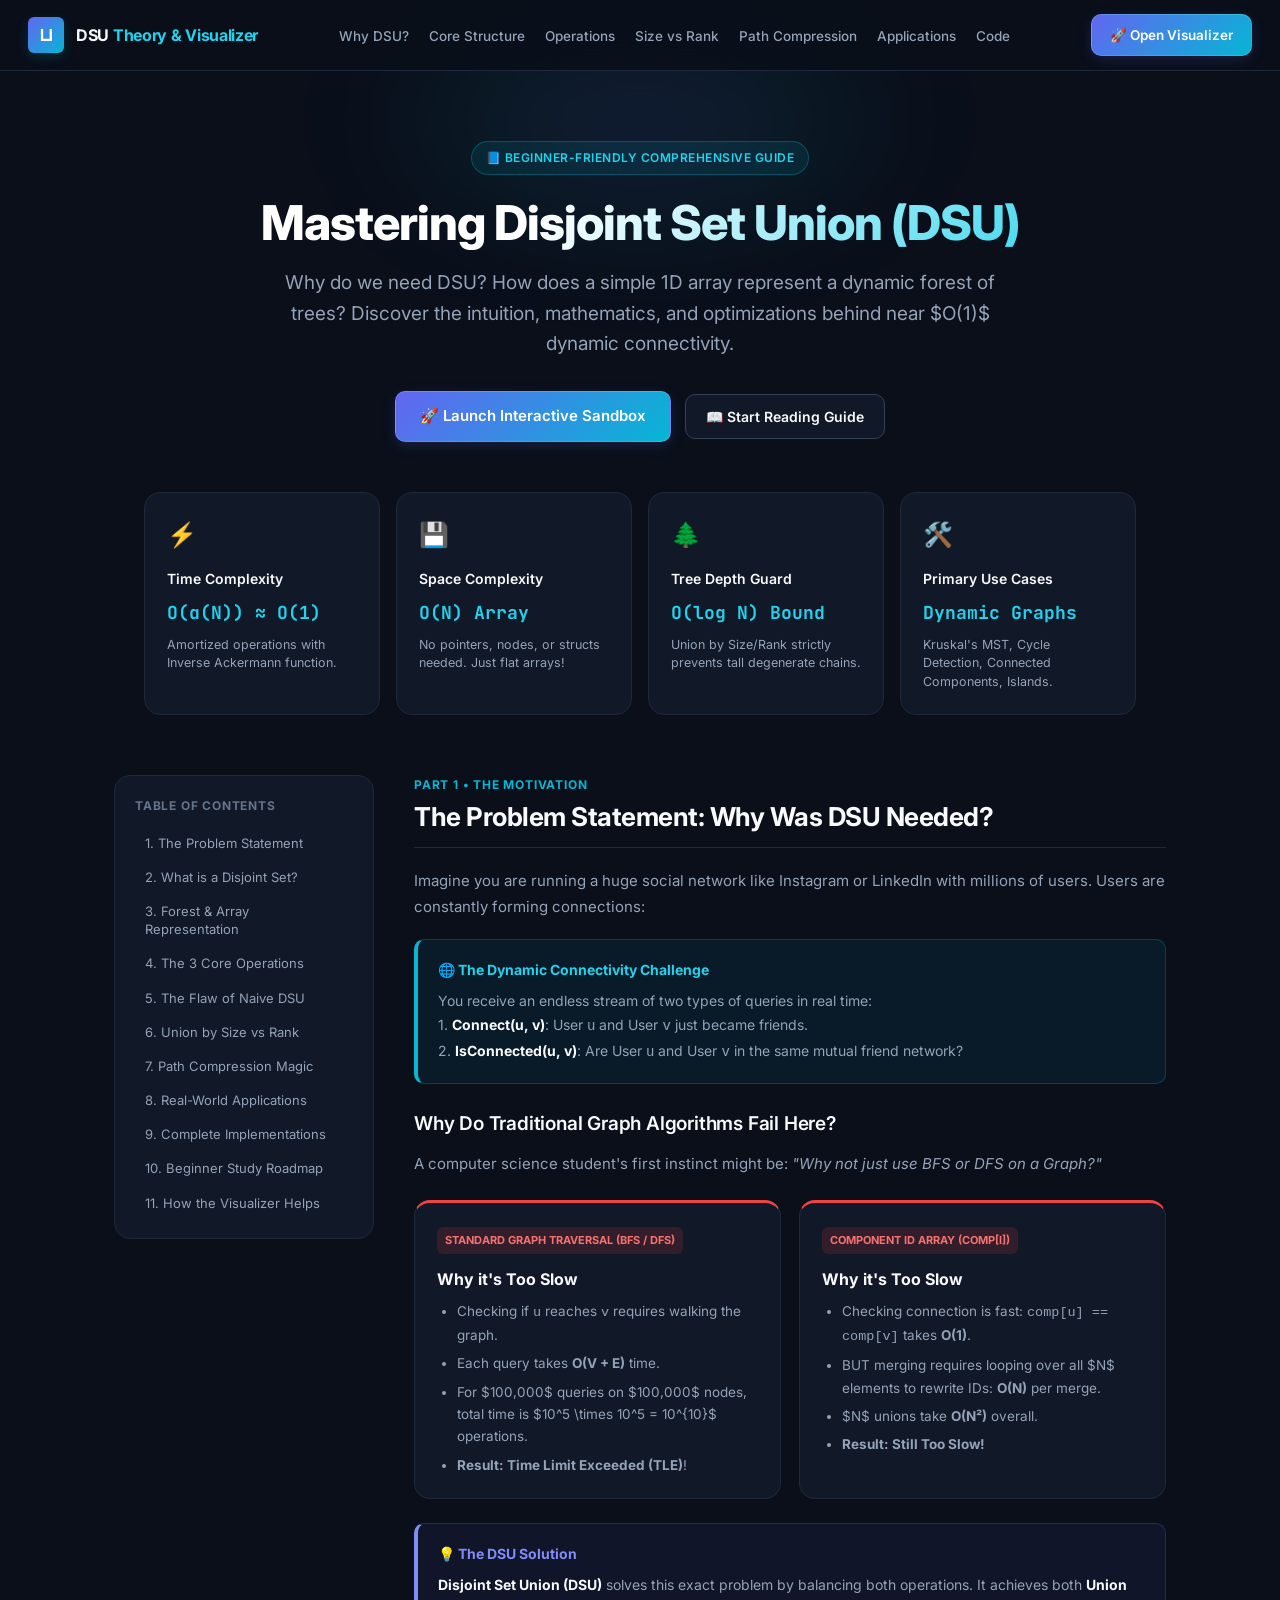
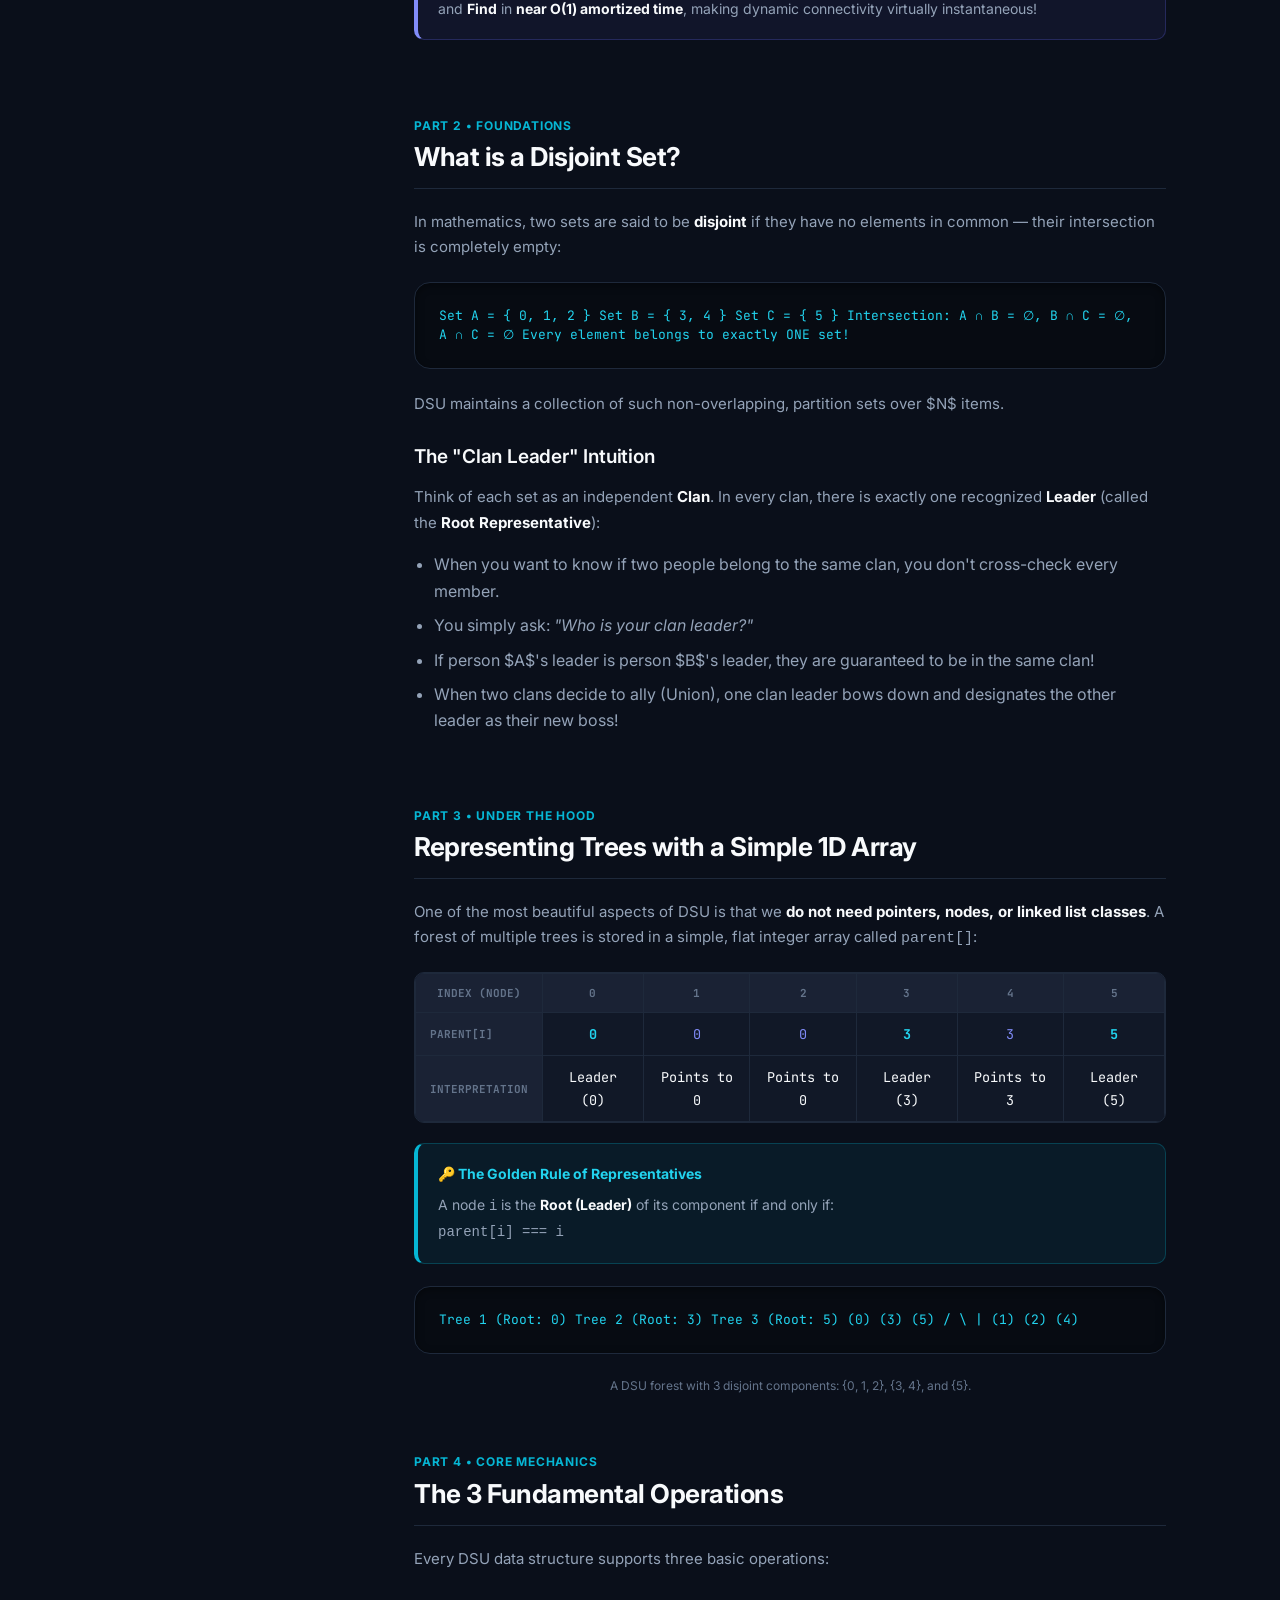
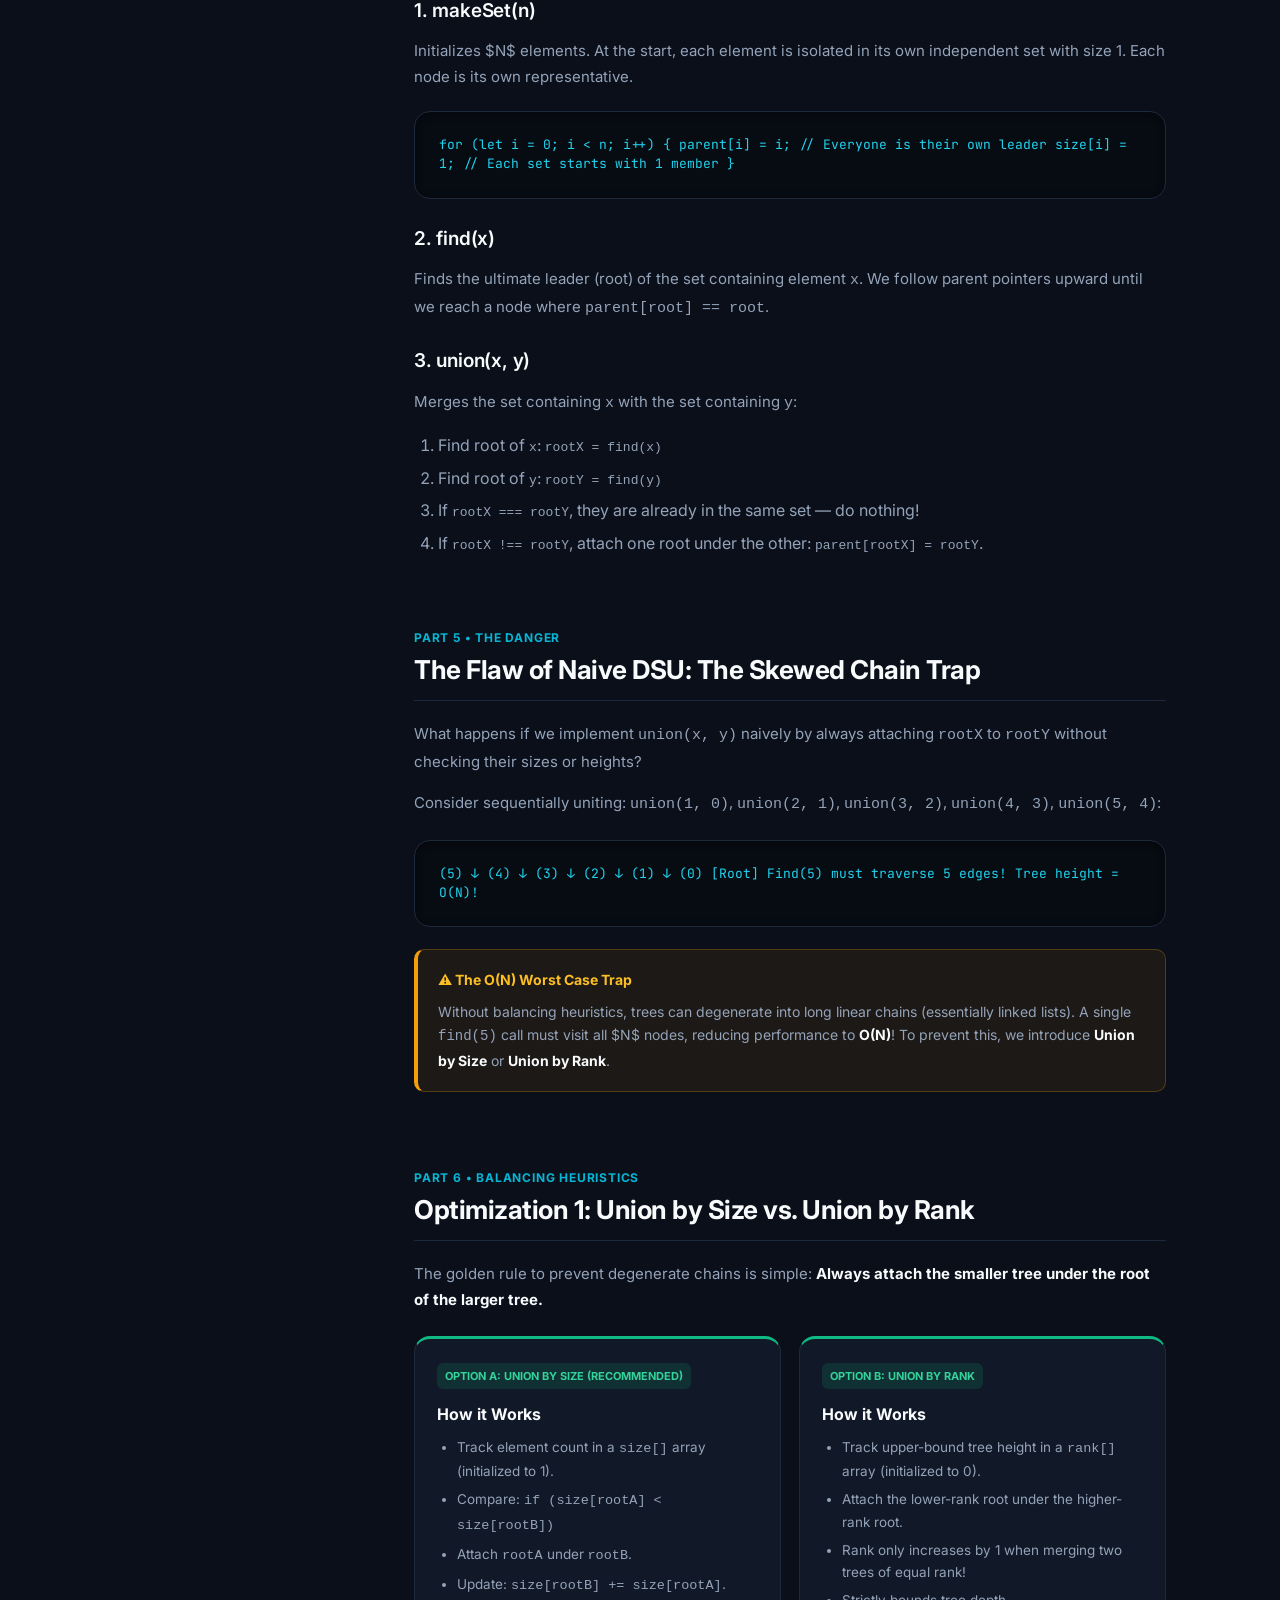
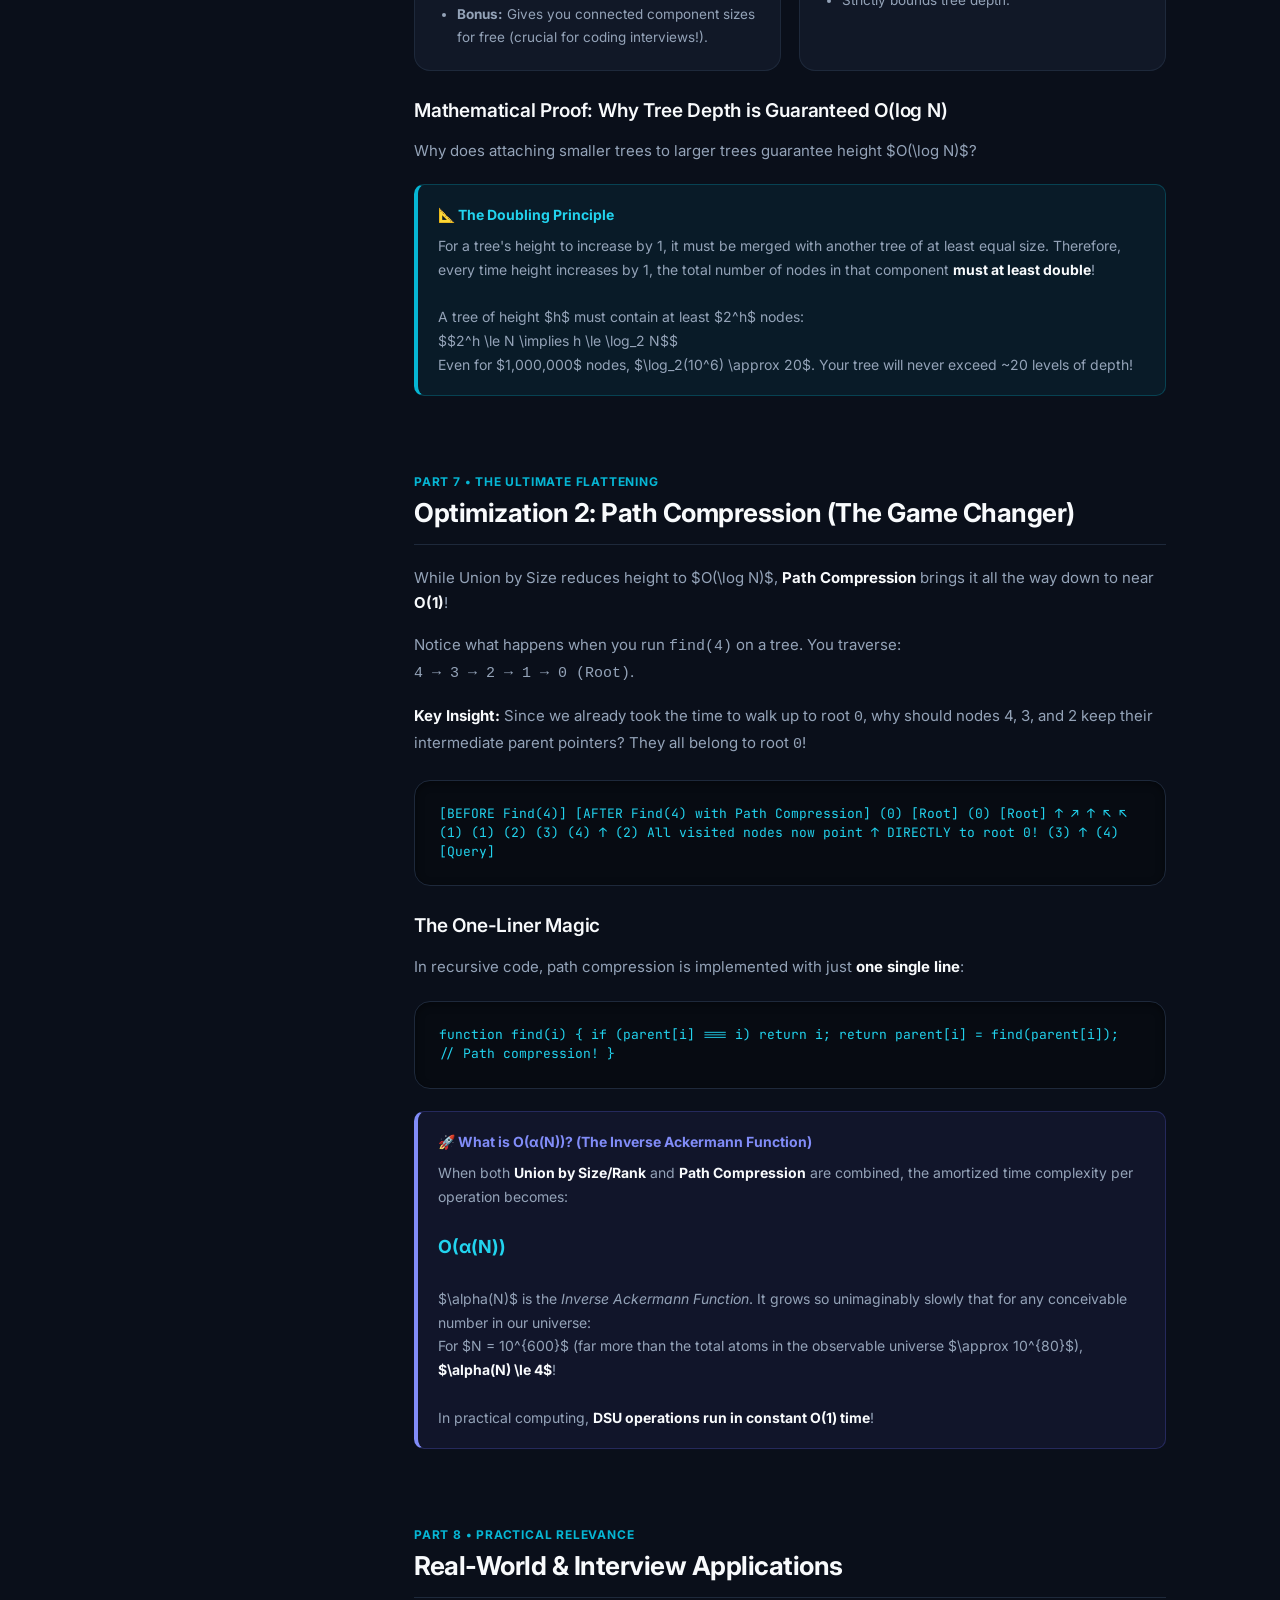
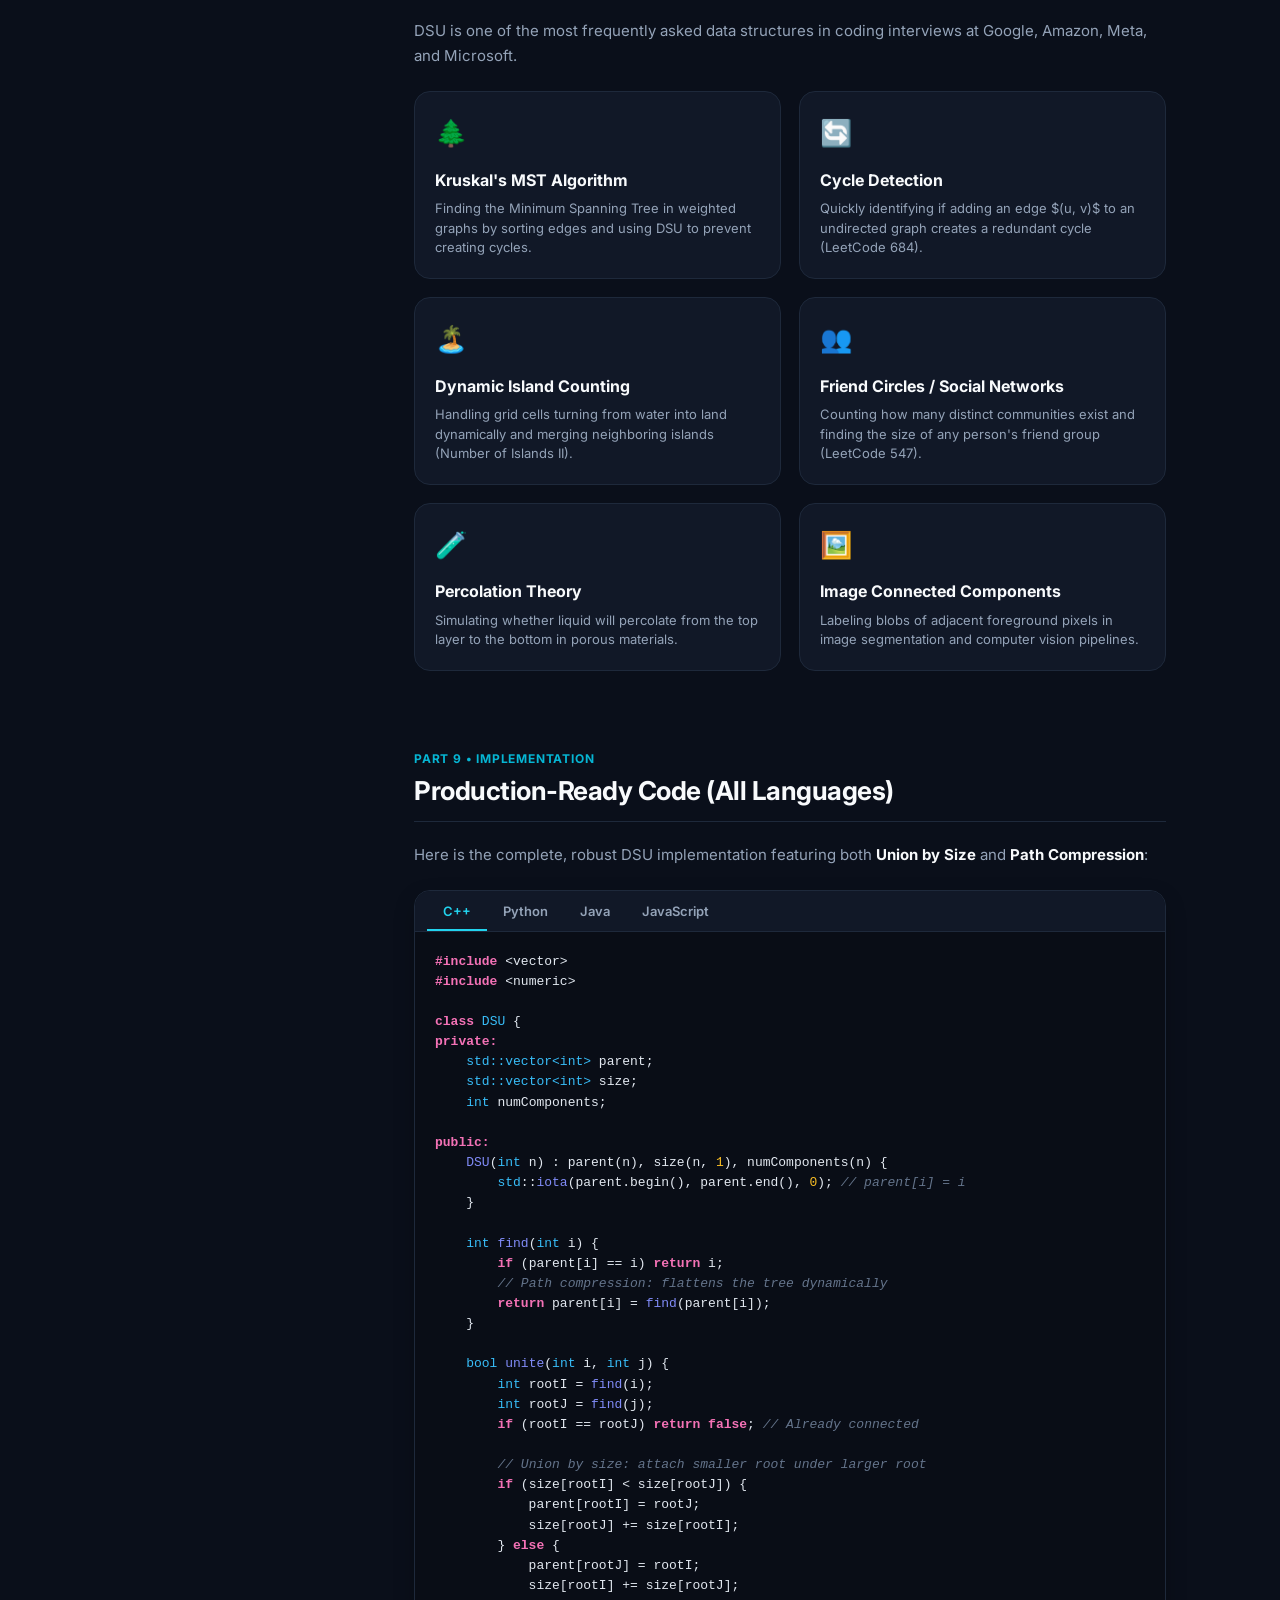
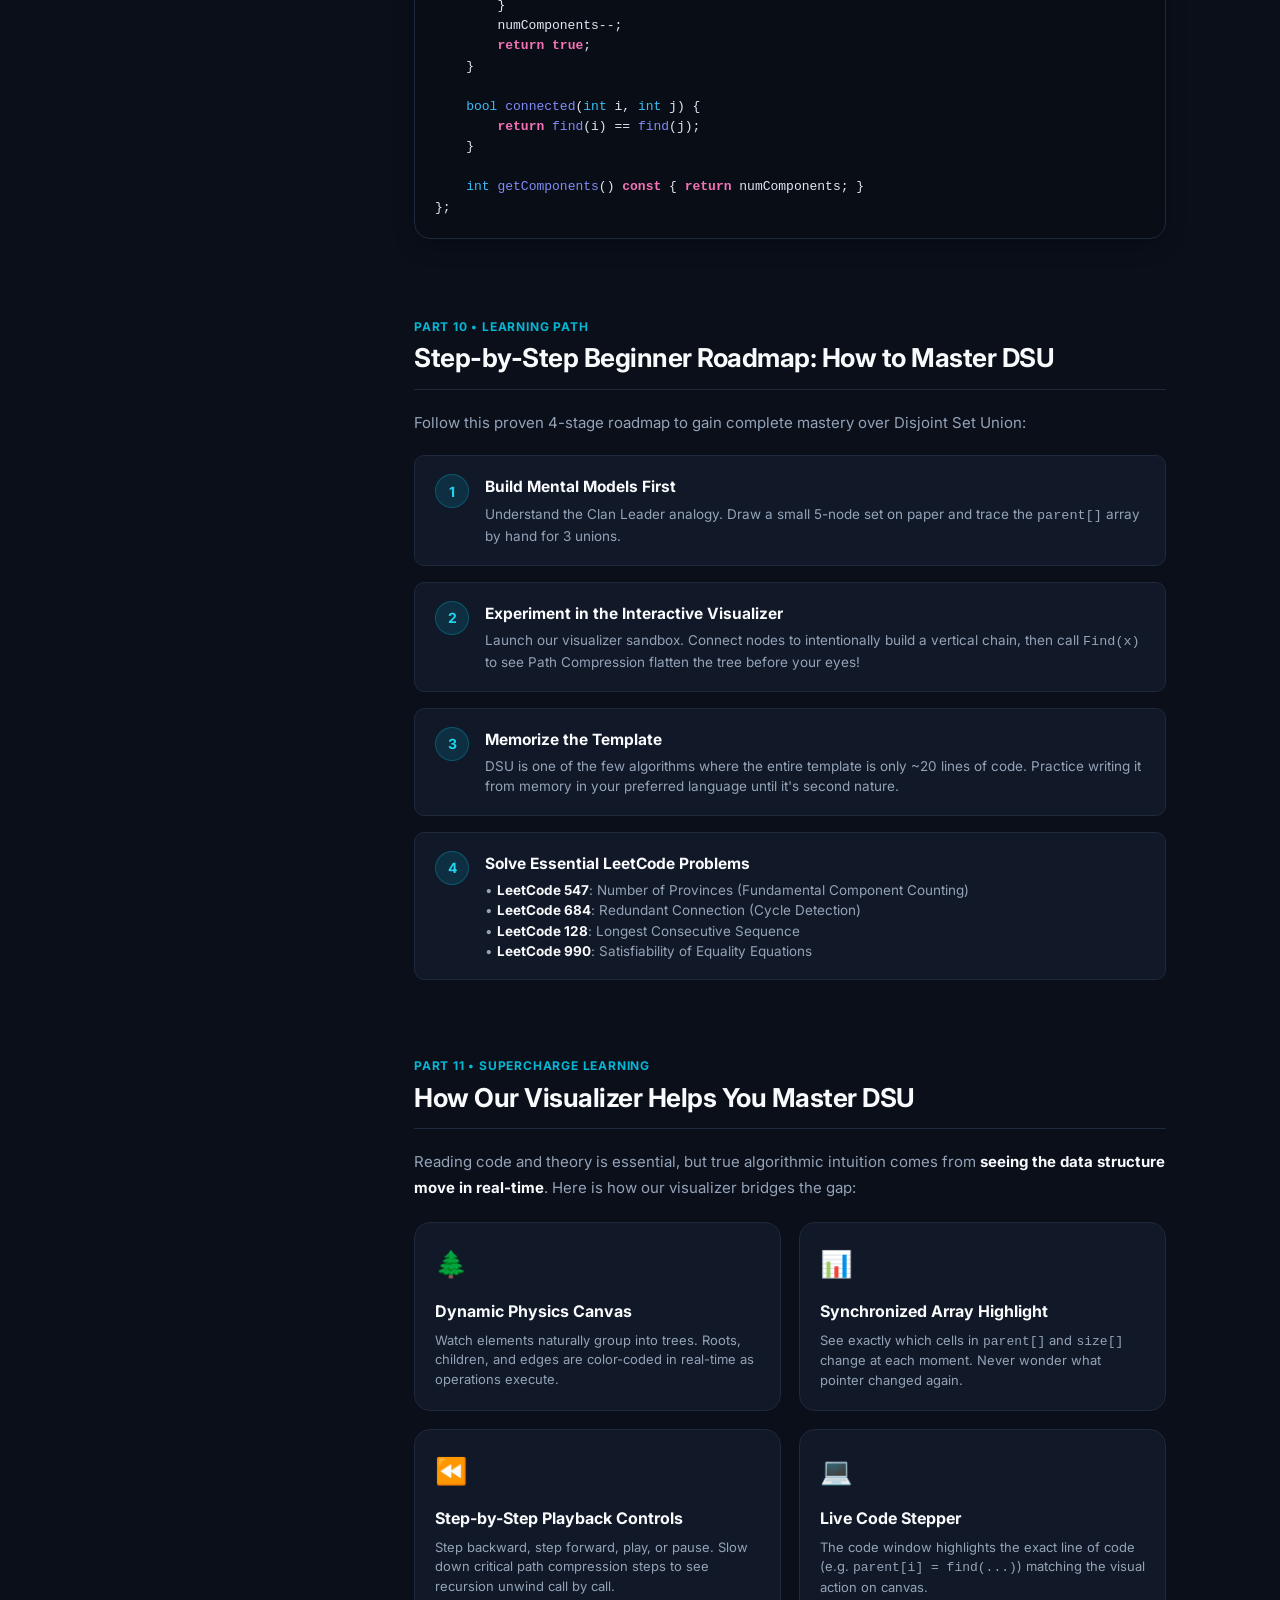
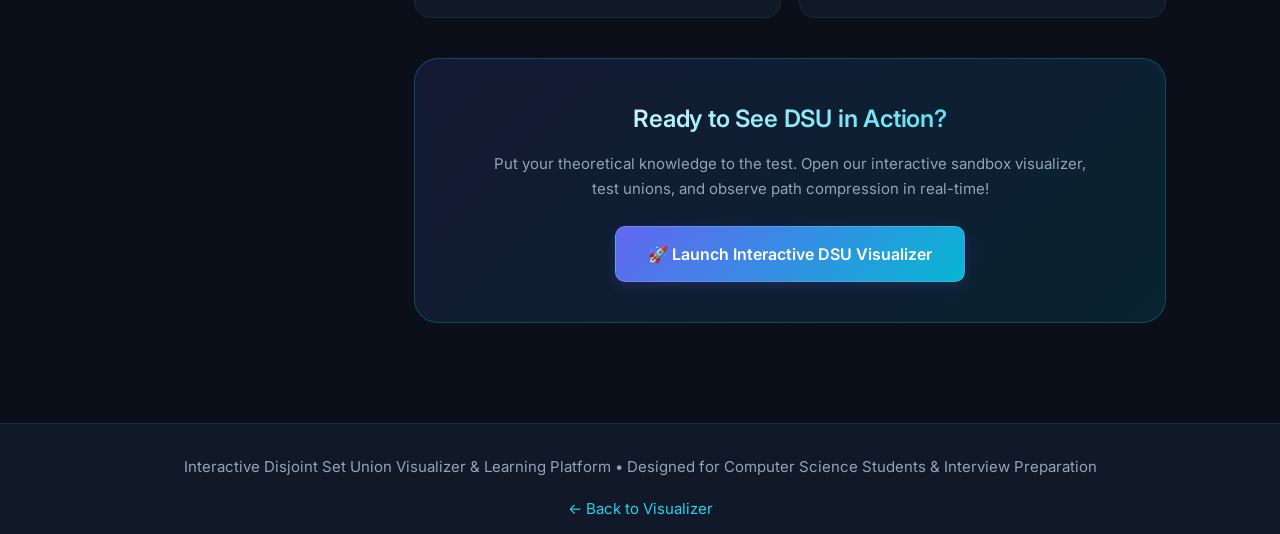
==== theory.html @ 72ea23cb "add theory page" ====
<!DOCTYPE html>
<html lang="en">
<head>
    <meta charset="UTF-8">
    <meta name="viewport" content="width=device-width, initial-scale=1.0">
    <title>Disjoint Set Union (DSU) — Complete Theory & Beginner Guide</title>
    <meta name="description" content="A comprehensive, beginner-friendly guide to Disjoint Set Union (Union-Find). Learn why it was needed, core structures, union by size/rank, path compression, real-world applications, and how to practice with our visualizer.">
    <link rel="preconnect" href="https://fonts.googleapis.com">
    <link rel="preconnect" href="https://fonts.gstatic.com" crossorigin>
    <link href="https://fonts.googleapis.com/css2?family=Inter:wght@300;400;500;600;700;800&family=JetBrains+Mono:wght@400;500;600;700&display=swap" rel="stylesheet">
    <style>
        :root {
            --bg-main: #0a0f1a;
            --bg-card: #111827;
            --bg-elevated: #1a2234;
            --bg-hover: #243044;
            --accent: #06b6d4;
            --accent-light: #22d3ee;
            --accent-glow: rgba(6, 182, 212, 0.18);
            --primary: #6366f1;
            --primary-light: #818cf8;
            --primary-glow: rgba(99, 102, 241, 0.18);
            --highlight: #f59e0b;
            --highlight-light: #fbbf24;
            --success: #10b981;
            --success-glow: rgba(16, 185, 129, 0.15);
            --error: #ef4444;
            --text-primary: #f8fafc;
            --text-secondary: #94a3b8;
            --text-muted: #64748b;
            --border: #1e293b;
            --border-light: #334155;
            --radius-sm: 6px;
            --radius-md: 10px;
            --radius-lg: 16px;
            --radius-xl: 24px;
            --font: 'Inter', -apple-system, BlinkMacSystemFont, sans-serif;
            --mono: 'JetBrains Mono', 'Fira Code', monospace;
            --shadow-lg: 0 20px 40px -15px rgba(0, 0, 0, 0.6);
            --shadow-md: 0 8px 24px -6px rgba(0, 0, 0, 0.4);
        }

        *, *::before, *::after {
            box-sizing: border-box;
            margin: 0;
            padding: 0;
        }

        html {
            scroll-behavior: smooth;
        }

        body {
            background-color: var(--bg-main);
            color: var(--text-primary);
            font-family: var(--font);
            line-height: 1.65;
            -webkit-font-smoothing: antialiased;
            overflow-x: hidden;
        }

        /* Top Navigation Bar */
        .top-nav {
            position: sticky;
            top: 0;
            z-index: 1000;
            background: rgba(10, 15, 26, 0.88);
            backdrop-filter: blur(16px);
            border-bottom: 1px solid var(--border);
            padding: 14px 28px;
            display: flex;
            align-items: center;
            justify-content: space-between;
            transition: all 0.2s ease;
        }

        .nav-brand {
            display: flex;
            align-items: center;
            gap: 12px;
            text-decoration: none;
            color: var(--text-primary);
        }

        .nav-logo {
            width: 36px;
            height: 36px;
            background: linear-gradient(135deg, var(--primary), var(--accent));
            border-radius: var(--radius-sm);
            display: flex;
            align-items: center;
            justify-content: center;
            font-weight: 800;
            font-size: 18px;
            color: white;
            box-shadow: 0 4px 12px var(--accent-glow);
        }

        .nav-title {
            font-weight: 700;
            font-size: 16px;
            letter-spacing: -0.3px;
        }

        .nav-title span {
            color: var(--accent-light);
        }

        .nav-links {
            display: flex;
            align-items: center;
            gap: 20px;
            list-style: none;
        }

        .nav-links a {
            color: var(--text-secondary);
            text-decoration: none;
            font-size: 13.5px;
            font-weight: 500;
            transition: color 0.15s ease;
        }

        .nav-links a:hover {
            color: var(--accent-light);
        }

        .btn-cta {
            display: inline-flex;
            align-items: center;
            gap: 8px;
            background: linear-gradient(135deg, var(--primary), var(--accent));
            color: white;
            text-decoration: none;
            padding: 9px 18px;
            border-radius: var(--radius-md);
            font-size: 13.5px;
            font-weight: 600;
            box-shadow: 0 4px 14px var(--primary-glow);
            transition: all 0.2s ease;
            border: 1px solid rgba(255, 255, 255, 0.15);
        }

        .btn-cta:hover {
            transform: translateY(-1px);
            box-shadow: 0 6px 20px rgba(6, 182, 212, 0.35);
        }

        /* Hero Header */
        .hero {
            padding: 70px 24px 50px;
            max-width: 1040px;
            margin: 0 auto;
            text-align: center;
            position: relative;
        }

        .hero::before {
            content: '';
            position: absolute;
            top: -100px;
            left: 50%;
            transform: translateX(-50%);
            width: 600px;
            height: 300px;
            background: radial-gradient(ellipse, rgba(99, 102, 241, 0.15), rgba(6, 182, 212, 0.08), transparent 70%);
            filter: blur(50px);
            pointer-events: none;
            z-index: -1;
        }

        .badge-pill {
            display: inline-flex;
            align-items: center;
            gap: 6px;
            padding: 6px 14px;
            background: rgba(6, 182, 212, 0.1);
            border: 1px solid rgba(6, 182, 212, 0.3);
            border-radius: 999px;
            font-size: 12px;
            font-weight: 600;
            color: var(--accent-light);
            margin-bottom: 20px;
            letter-spacing: 0.5px;
            text-transform: uppercase;
        }

        .hero h1 {
            font-size: clamp(32px, 5vw, 48px);
            font-weight: 800;
            letter-spacing: -1px;
            line-height: 1.15;
            margin-bottom: 18px;
            background: linear-gradient(135deg, #ffffff 40%, var(--accent-light) 100%);
            -webkit-background-clip: text;
            -webkit-text-fill-color: transparent;
        }

        .hero p {
            font-size: clamp(16px, 2vw, 19px);
            color: var(--text-secondary);
            max-width: 760px;
            margin: 0 auto 32px;
            font-weight: 400;
            line-height: 1.6;
        }

        .hero-actions {
            display: flex;
            align-items: center;
            justify-content: center;
            gap: 14px;
            flex-wrap: wrap;
        }

        .btn-secondary {
            display: inline-flex;
            align-items: center;
            gap: 8px;
            background: var(--bg-card);
            border: 1px solid var(--border-light);
            color: var(--text-primary);
            text-decoration: none;
            padding: 10px 20px;
            border-radius: var(--radius-md);
            font-size: 14px;
            font-weight: 600;
            transition: all 0.2s ease;
        }

        .btn-secondary:hover {
            background: var(--bg-elevated);
            border-color: var(--accent);
            color: var(--accent-light);
        }

        /* Metric Highlights Grid */
        .metric-grid {
            display: grid;
            grid-template-columns: repeat(auto-fit, minmax(220px, 1fr));
            gap: 16px;
            max-width: 1040px;
            margin: 0 auto 60px;
            padding: 0 24px;
        }

        .metric-card {
            background: var(--bg-card);
            border: 1px solid var(--border);
            border-radius: var(--radius-lg);
            padding: 22px;
            display: flex;
            flex-direction: column;
            gap: 8px;
            transition: transform 0.2s ease, border-color 0.2s ease;
        }

        .metric-card:hover {
            transform: translateY(-2px);
            border-color: var(--border-light);
        }

        .metric-icon {
            font-size: 24px;
            margin-bottom: 4px;
        }

        .metric-title {
            font-size: 14px;
            font-weight: 600;
            color: var(--text-primary);
        }

        .metric-desc {
            font-size: 12.5px;
            color: var(--text-secondary);
            line-height: 1.5;
        }

        .metric-val {
            font-family: var(--mono);
            font-size: 18px;
            font-weight: 700;
            color: var(--accent-light);
        }

        /* Main Container Layout */
        .layout-container {
            max-width: 1100px;
            margin: 0 auto;
            padding: 0 24px 80px;
            display: grid;
            grid-template-columns: 260px 1fr;
            gap: 40px;
            align-items: start;
        }

        /* Sticky Sidebar Table of Contents */
        .sidebar {
            position: sticky;
            top: 85px;
            background: var(--bg-card);
            border: 1px solid var(--border);
            border-radius: var(--radius-lg);
            padding: 20px;
            max-height: calc(100vh - 110px);
            overflow-y: auto;
        }

        .sidebar-title {
            font-size: 12px;
            font-weight: 700;
            text-transform: uppercase;
            letter-spacing: 0.8px;
            color: var(--text-muted);
            margin-bottom: 12px;
            display: flex;
            align-items: center;
            gap: 6px;
        }

        .toc-list {
            list-style: none;
            display: flex;
            flex-direction: column;
            gap: 4px;
        }

        .toc-list a {
            display: block;
            color: var(--text-secondary);
            text-decoration: none;
            font-size: 13px;
            padding: 6px 10px;
            border-radius: var(--radius-sm);
            transition: all 0.15s ease;
            line-height: 1.4;
        }

        .toc-list a:hover {
            color: var(--accent-light);
            background: rgba(6, 182, 212, 0.08);
            transform: translateX(3px);
        }

        /* Content Sections */
        .content {
            min-width: 0;
            display: flex;
            flex-direction: column;
            gap: 56px;
        }

        section {
            scroll-margin-top: 100px;
        }

        .section-header {
            margin-bottom: 20px;
            border-bottom: 1px solid var(--border);
            padding-bottom: 14px;
        }

        .section-tag {
            font-size: 12px;
            font-weight: 700;
            text-transform: uppercase;
            letter-spacing: 0.8px;
            color: var(--accent);
            margin-bottom: 6px;
            display: block;
        }

        h2 {
            font-size: 26px;
            font-weight: 700;
            letter-spacing: -0.5px;
            color: var(--text-primary);
            line-height: 1.25;
        }

        h3 {
            font-size: 19px;
            font-weight: 600;
            color: var(--text-primary);
            margin: 24px 0 12px;
            letter-spacing: -0.2px;
        }

        p {
            color: var(--text-secondary);
            font-size: 15px;
            line-height: 1.7;
            margin-bottom: 16px;
        }

        p strong {
            color: var(--text-primary);
        }

        /* Callout Box */
        .callout {
            background: rgba(99, 102, 241, 0.08);
            border: 1px solid rgba(99, 102, 241, 0.25);
            border-left: 4px solid var(--primary-light);
            border-radius: var(--radius-md);
            padding: 18px 20px;
            margin: 20px 0;
        }

        .callout.tip {
            background: rgba(6, 182, 212, 0.08);
            border-color: rgba(6, 182, 212, 0.25);
            border-left-color: var(--accent);
        }

        .callout.warning {
            background: rgba(245, 158, 11, 0.08);
            border-color: rgba(245, 158, 11, 0.25);
            border-left-color: var(--highlight);
        }

        .callout-title {
            font-weight: 700;
            font-size: 14px;
            display: flex;
            align-items: center;
            gap: 8px;
            margin-bottom: 8px;
        }

        .callout.tip .callout-title { color: var(--accent-light); }
        .callout.warning .callout-title { color: var(--highlight-light); }
        .callout .callout-title { color: var(--primary-light); }

        .callout p {
            margin-bottom: 0;
            font-size: 14px;
        }

        /* Comparison Cards */
        .compare-grid {
            display: grid;
            grid-template-columns: 1fr 1fr;
            gap: 18px;
            margin: 24px 0;
        }

        .compare-card {
            background: var(--bg-card);
            border: 1px solid var(--border);
            border-radius: var(--radius-lg);
            padding: 22px;
            position: relative;
        }

        .compare-card.bad {
            border-top: 3px solid var(--error);
        }

        .compare-card.good {
            border-top: 3px solid var(--success);
        }

        .compare-badge {
            font-size: 11px;
            font-weight: 700;
            text-transform: uppercase;
            padding: 4px 8px;
            border-radius: var(--radius-sm);
            display: inline-block;
            margin-bottom: 12px;
        }

        .compare-card.bad .compare-badge {
            background: rgba(239, 68, 68, 0.15);
            color: #f87171;
        }

        .compare-card.good .compare-badge {
            background: rgba(16, 185, 129, 0.15);
            color: #34d399;
        }

        .compare-card h4 {
            font-size: 16px;
            margin-bottom: 8px;
            color: var(--text-primary);
        }

        .compare-card ul {
            padding-left: 20px;
            color: var(--text-secondary);
            font-size: 13.5px;
            display: flex;
            flex-direction: column;
            gap: 6px;
        }

        /* Diagram / Visual Box */
        .diagram-box {
            background: #070b12;
            border: 1px solid var(--border);
            border-radius: var(--radius-lg);
            padding: 24px;
            margin: 22px 0;
            font-family: var(--mono);
            font-size: 13px;
            color: var(--accent-light);
            overflow-x: auto;
            line-height: 1.45;
            box-shadow: inset 0 2px 8px rgba(0,0,0,0.4);
        }

        .diagram-caption {
            font-family: var(--font);
            font-size: 12px;
            color: var(--text-muted);
            text-align: center;
            margin-top: 8px;
        }

        /* Array Visualization Mock */
        .array-table-wrapper {
            overflow-x: auto;
            margin: 20px 0;
            border: 1px solid var(--border);
            border-radius: var(--radius-md);
            background: var(--bg-card);
        }

        .array-table {
            width: 100%;
            border-collapse: collapse;
            font-family: var(--mono);
            font-size: 13.5px;
            text-align: center;
        }

        .array-table th, .array-table td {
            padding: 10px 14px;
            border: 1px solid var(--border);
        }

        .array-table th {
            background: var(--bg-elevated);
            color: var(--text-muted);
            font-size: 11px;
            text-transform: uppercase;
        }

        .array-table td.root-val {
            color: var(--accent-light);
            font-weight: 700;
        }

        .array-table td.child-val {
            color: var(--primary-light);
        }

        /* Code Block & Tabs */
        .code-container {
            background: #090d16;
            border: 1px solid var(--border);
            border-radius: var(--radius-lg);
            overflow: hidden;
            margin: 22px 0;
            box-shadow: var(--shadow-md);
        }

        .code-tabs {
            display: flex;
            background: var(--bg-card);
            border-bottom: 1px solid var(--border);
            padding: 0 12px;
            overflow-x: auto;
        }

        .code-tab {
            background: none;
            border: none;
            color: var(--text-secondary);
            font-family: var(--font);
            font-size: 13px;
            font-weight: 600;
            padding: 12px 16px;
            cursor: pointer;
            transition: all 0.2s ease;
            position: relative;
        }

        .code-tab:hover {
            color: var(--text-primary);
        }

        .code-tab.active {
            color: var(--accent-light);
        }

        .code-tab.active::after {
            content: '';
            position: absolute;
            bottom: 0;
            left: 0;
            right: 0;
            height: 2px;
            background: var(--accent-light);
        }

        .code-panel {
            display: none;
            padding: 20px;
            overflow-x: auto;
            font-family: var(--mono);
            font-size: 13px;
            color: #e2e8f0;
            line-height: 1.55;
        }

        .code-panel.active {
            display: block;
        }

        pre code {
            font-family: inherit;
        }

        .token-keyword { color: #f472b6; font-weight: 600; }
        .token-type { color: #38bdf8; }
        .token-func { color: #818cf8; }
        .token-comment { color: #64748b; font-style: italic; }
        .token-num { color: #fbbf24; }
        .token-var { color: #e2e8f0; }

        /* Step List */
        .roadmap-list {
            list-style: none;
            display: flex;
            flex-direction: column;
            gap: 16px;
            margin: 20px 0;
        }

        .roadmap-item {
            display: flex;
            gap: 16px;
            background: var(--bg-card);
            border: 1px solid var(--border);
            border-radius: var(--radius-md);
            padding: 18px 20px;
            transition: border-color 0.2s ease;
        }

        .roadmap-item:hover {
            border-color: var(--border-light);
        }

        .roadmap-number {
            width: 34px;
            height: 34px;
            border-radius: 50%;
            background: rgba(6, 182, 212, 0.15);
            border: 1px solid rgba(6, 182, 212, 0.3);
            color: var(--accent-light);
            font-weight: 700;
            font-size: 14px;
            display: flex;
            align-items: center;
            justify-content: center;
            flex-shrink: 0;
        }

        .roadmap-content h4 {
            font-size: 15.5px;
            margin-bottom: 4px;
            color: var(--text-primary);
        }

        .roadmap-content p {
            font-size: 13.5px;
            color: var(--text-secondary);
            margin-bottom: 0;
            line-height: 1.5;
        }

        /* Applications Grid */
        .app-grid {
            display: grid;
            grid-template-columns: repeat(auto-fit, minmax(260px, 1fr));
            gap: 18px;
            margin: 22px 0;
        }

        .app-card {
            background: var(--bg-card);
            border: 1px solid var(--border);
            border-radius: var(--radius-lg);
            padding: 20px;
            transition: all 0.2s ease;
        }

        .app-card:hover {
            transform: translateY(-2px);
            border-color: var(--primary-light);
        }

        .app-card-icon {
            font-size: 26px;
            margin-bottom: 12px;
        }

        .app-card h4 {
            font-size: 16px;
            color: var(--text-primary);
            margin-bottom: 6px;
        }

        .app-card p {
            font-size: 13px;
            color: var(--text-secondary);
            margin-bottom: 0;
            line-height: 1.5;
        }

        /* Feature CTA Box */
        .visualizer-cta-box {
            background: linear-gradient(135deg, rgba(99, 102, 241, 0.12), rgba(6, 182, 212, 0.12));
            border: 1px solid rgba(6, 182, 212, 0.3);
            border-radius: var(--radius-xl);
            padding: 40px;
            text-align: center;
            margin: 40px 0 20px;
            position: relative;
            overflow: hidden;
        }

        .visualizer-cta-box h3 {
            font-size: 24px;
            margin-top: 0;
            margin-bottom: 12px;
            background: linear-gradient(135deg, #fff, var(--accent-light));
            -webkit-background-clip: text;
            -webkit-text-fill-color: transparent;
        }

        .visualizer-cta-box p {
            max-width: 600px;
            margin: 0 auto 24px;
            font-size: 15px;
        }

        /* Footer */
        footer {
            border-top: 1px solid var(--border);
            padding: 30px 24px;
            text-align: center;
            color: var(--text-muted);
            font-size: 13px;
            background: var(--bg-card);
        }

        footer a {
            color: var(--accent-light);
            text-decoration: none;
        }

        /* Responsive */
        @media (max-width: 860px) {
            .layout-container {
                grid-template-columns: 1fr;
            }
            .sidebar {
                display: none;
            }
            .compare-grid {
                grid-template-columns: 1fr;
            }
            .nav-links {
                display: none;
            }
            .top-nav {
                padding: 12px 18px;
            }
        }
    </style>
</head>
<body>

    <!-- Sticky Top Navigation -->
    <header class="top-nav">
        <a href="index.html" class="nav-brand" title="Return to Visualizer">
            <div class="nav-logo">⊔</div>
            <div class="nav-title">DSU <span>Theory & Visualizer</span></div>
        </a>
        <ul class="nav-links">
            <li><a href="#problem">Why DSU?</a></li>
            <li><a href="#core-concept">Core Structure</a></li>
            <li><a href="#operations">Operations</a></li>
            <li><a href="#optimizations">Size vs Rank</a></li>
            <li><a href="#path-compression">Path Compression</a></li>
            <li><a href="#applications">Applications</a></li>
            <li><a href="#code">Code</a></li>
        </ul>
        <a href="index.html" class="btn-cta" id="nav-btn-visualizer">
            <span>🚀 Open Visualizer</span>
        </a>
    </header>

    <!-- Hero Header -->
    <section class="hero">
        <div class="badge-pill">📘 Beginner-Friendly Comprehensive Guide</div>
        <h1>Mastering Disjoint Set Union (DSU)</h1>
        <p>
            Why do we need DSU? How does a simple 1D array represent a dynamic forest of trees? 
            Discover the intuition, mathematics, and optimizations behind near $O(1)$ dynamic connectivity.
        </p>
        <div class="hero-actions">
            <a href="index.html" class="btn-cta" style="padding: 12px 24px; font-size: 15px;">
                🚀 Launch Interactive Sandbox
            </a>
            <a href="#problem" class="btn-secondary">
                📖 Start Reading Guide
            </a>
        </div>
    </section>

    <!-- Key Metrics Highlight Strip -->
    <div class="metric-grid">
        <div class="metric-card">
            <div class="metric-icon">⚡</div>
            <div class="metric-title">Time Complexity</div>
            <div class="metric-val">O(α(N)) ≈ O(1)</div>
            <div class="metric-desc">Amortized operations with Inverse Ackermann function.</div>
        </div>
        <div class="metric-card">
            <div class="metric-icon">💾</div>
            <div class="metric-title">Space Complexity</div>
            <div class="metric-val">O(N) Array</div>
            <div class="metric-desc">No pointers, nodes, or structs needed. Just flat arrays!</div>
        </div>
        <div class="metric-card">
            <div class="metric-icon">🌲</div>
            <div class="metric-title">Tree Depth Guard</div>
            <div class="metric-val">O(log N) Bound</div>
            <div class="metric-desc">Union by Size/Rank strictly prevents tall degenerate chains.</div>
        </div>
        <div class="metric-card">
            <div class="metric-icon">🛠️</div>
            <div class="metric-title">Primary Use Cases</div>
            <div class="metric-val">Dynamic Graphs</div>
            <div class="metric-desc">Kruskal's MST, Cycle Detection, Connected Components, Islands.</div>
        </div>
    </div>

    <!-- Main Two-Column Layout -->
    <main class="layout-container">
        
        <!-- Sidebar Navigation -->
        <aside class="sidebar">
            <div class="sidebar-title">Table of Contents</div>
            <nav>
                <ul class="toc-list">
                    <li><a href="#problem">1. The Problem Statement</a></li>
                    <li><a href="#core-concept">2. What is a Disjoint Set?</a></li>
                    <li><a href="#representation">3. Forest & Array Representation</a></li>
                    <li><a href="#operations">4. The 3 Core Operations</a></li>
                    <li><a href="#naive-issue">5. The Flaw of Naive DSU</a></li>
                    <li><a href="#optimizations">6. Union by Size vs Rank</a></li>
                    <li><a href="#path-compression">7. Path Compression Magic</a></li>
                    <li><a href="#applications">8. Real-World Applications</a></li>
                    <li><a href="#code">9. Complete Implementations</a></li>
                    <li><a href="#roadmap">10. Beginner Study Roadmap</a></li>
                    <li><a href="#how-visualizer-helps">11. How the Visualizer Helps</a></li>
                </ul>
            </nav>
        </aside>

        <!-- Main Guide Content -->
        <article class="content">

            <!-- 1. The Problem Statement -->
            <section id="problem">
                <div class="section-header">
                    <span class="section-tag">Part 1 • The Motivation</span>
                    <h2>The Problem Statement: Why Was DSU Needed?</h2>
                </div>
                <p>
                    Imagine you are running a huge social network like Instagram or LinkedIn with millions of users. 
                    Users are constantly forming connections:
                </p>
                <div class="callout tip">
                    <div class="callout-title">🌐 The Dynamic Connectivity Challenge</div>
                    <p>
                        You receive an endless stream of two types of queries in real time:<br>
                        1. <strong>Connect(u, v)</strong>: User <code>u</code> and User <code>v</code> just became friends.<br>
                        2. <strong>IsConnected(u, v)</strong>: Are User <code>u</code> and User <code>v</code> in the same mutual friend network?
                    </p>
                </div>

                <h3>Why Do Traditional Graph Algorithms Fail Here?</h3>
                <p>
                    A computer science student's first instinct might be: <em>"Why not just use BFS or DFS on a Graph?"</em>
                </p>

                <div class="compare-grid">
                    <div class="compare-card bad">
                        <span class="compare-badge">Standard Graph Traversal (BFS / DFS)</span>
                        <h4>Why it's Too Slow</h4>
                        <ul>
                            <li>Checking if <code>u</code> reaches <code>v</code> requires walking the graph.</li>
                            <li>Each query takes <strong>O(V + E)</strong> time.</li>
                            <li>For $100,000$ queries on $100,000$ nodes, total time is $10^5 \times 10^5 = 10^{10}$ operations.</li>
                            <li><strong>Result: Time Limit Exceeded (TLE)</strong>!</li>
                        </ul>
                    </div>
                    <div class="compare-card bad">
                        <span class="compare-badge">Component ID Array (comp[i])</span>
                        <h4>Why it's Too Slow</h4>
                        <ul>
                            <li>Checking connection is fast: <code>comp[u] == comp[v]</code> takes <strong>O(1)</strong>.</li>
                            <li>BUT merging requires looping over all $N$ elements to rewrite IDs: <strong>O(N)</strong> per merge.</li>
                            <li>$N$ unions take <strong>O(N²)</strong> overall.</li>
                            <li><strong>Result: Still Too Slow!</strong></li>
                        </ul>
                    </div>
                </div>

                <div class="callout">
                    <div class="callout-title">💡 The DSU Solution</div>
                    <p>
                        <strong>Disjoint Set Union (DSU)</strong> solves this exact problem by balancing both operations. 
                        It achieves both <strong>Union</strong> and <strong>Find</strong> in <strong>near O(1) amortized time</strong>, 
                        making dynamic connectivity virtually instantaneous!
                    </p>
                </div>
            </section>

            <!-- 2. What is a Disjoint Set? -->
            <section id="core-concept">
                <div class="section-header">
                    <span class="section-tag">Part 2 • Foundations</span>
                    <h2>What is a Disjoint Set?</h2>
                </div>
                <p>
                    In mathematics, two sets are said to be <strong>disjoint</strong> if they have no elements in common — their intersection is completely empty:
                </p>
                <div class="diagram-box">
Set A = { 0, 1, 2 }
Set B = { 3, 4 }
Set C = { 5 }

Intersection: A ∩ B = ∅,  B ∩ C = ∅,  A ∩ C = ∅
Every element belongs to exactly ONE set!
                </div>
                <p>
                    DSU maintains a collection of such non-overlapping, partition sets over $N$ items.
                </p>

                <h3>The "Clan Leader" Intuition</h3>
                <p>
                    Think of each set as an independent <strong>Clan</strong>. In every clan, there is exactly one recognized <strong>Leader</strong> (called the <strong>Root Representative</strong>):
                </p>
                <ul style="padding-left: 20px; color: var(--text-secondary); margin-bottom: 16px; display: flex; flex-direction: column; gap: 8px;">
                    <li>When you want to know if two people belong to the same clan, you don't cross-check every member.</li>
                    <li>You simply ask: <em>"Who is your clan leader?"</em></li>
                    <li>If person $A$'s leader is person $B$'s leader, they are guaranteed to be in the same clan!</li>
                    <li>When two clans decide to ally (Union), one clan leader bows down and designates the other leader as their new boss!</li>
                </ul>
            </section>

            <!-- 3. Forest & Array Representation -->
            <section id="representation">
                <div class="section-header">
                    <span class="section-tag">Part 3 • Under the Hood</span>
                    <h2>Representing Trees with a Simple 1D Array</h2>
                </div>
                <p>
                    One of the most beautiful aspects of DSU is that we <strong>do not need pointers, nodes, or linked list classes</strong>. 
                    A forest of multiple trees is stored in a simple, flat integer array called <code>parent[]</code>:
                </p>

                <div class="array-table-wrapper">
                    <table class="array-table">
                        <thead>
                            <tr>
                                <th>Index (Node)</th>
                                <th>0</th>
                                <th>1</th>
                                <th>2</th>
                                <th>3</th>
                                <th>4</th>
                                <th>5</th>
                            </tr>
                        </thead>
                        <tbody>
                            <tr>
                                <th style="text-align:left;">parent[i]</th>
                                <td class="root-val">0</td>
                                <td class="child-val">0</td>
                                <td class="child-val">0</td>
                                <td class="root-val">3</td>
                                <td class="child-val">3</td>
                                <td class="root-val">5</td>
                            </tr>
                            <tr>
                                <th style="text-align:left;">Interpretation</th>
                                <td>Leader (0)</td>
                                <td>Points to 0</td>
                                <td>Points to 0</td>
                                <td>Leader (3)</td>
                                <td>Points to 3</td>
                                <td>Leader (5)</td>
                            </tr>
                        </tbody>
                    </table>
                </div>

                <div class="callout tip">
                    <div class="callout-title">🔑 The Golden Rule of Representatives</div>
                    <p>
                        A node <code>i</code> is the <strong>Root (Leader)</strong> of its component if and only if:
                        <br>
                        <code>parent[i] === i</code>
                    </p>
                </div>

                <div class="diagram-box">
  Tree 1 (Root: 0)         Tree 2 (Root: 3)         Tree 3 (Root: 5)
        (0)                      (3)                      (5)
       /   \                      |
     (1)   (2)                   (4)
                </div>
                <div class="diagram-caption">A DSU forest with 3 disjoint components: {0, 1, 2}, {3, 4}, and {5}.</div>
            </section>

            <!-- 4. The 3 Core Operations -->
            <section id="operations">
                <div class="section-header">
                    <span class="section-tag">Part 4 • Core Mechanics</span>
                    <h2>The 3 Fundamental Operations</h2>
                </div>
                <p>
                    Every DSU data structure supports three basic operations:
                </p>

                <h3>1. makeSet(n)</h3>
                <p>
                    Initializes $N$ elements. At the start, each element is isolated in its own independent set with size 1. 
                    Each node is its own representative.
                </p>
                <div class="diagram-box">
for (let i = 0; i < n; i++) {
    parent[i] = i;  // Everyone is their own leader
    size[i] = 1;    // Each set starts with 1 member
}
                </div>

                <h3>2. find(x)</h3>
                <p>
                    Finds the ultimate leader (root) of the set containing element <code>x</code>. We follow parent pointers upward until we reach a node where <code>parent[root] == root</code>.
                </p>

                <h3>3. union(x, y)</h3>
                <p>
                    Merges the set containing <code>x</code> with the set containing <code>y</code>:
                </p>
                <ol style="padding-left: 24px; color: var(--text-secondary); display:flex; flex-direction:column; gap:6px; margin-bottom:16px;">
                    <li>Find root of <code>x</code>: <code>rootX = find(x)</code></li>
                    <li>Find root of <code>y</code>: <code>rootY = find(y)</code></li>
                    <li>If <code>rootX === rootY</code>, they are already in the same set — do nothing!</li>
                    <li>If <code>rootX !== rootY</code>, attach one root under the other: <code>parent[rootX] = rootY</code>.</li>
                </ol>
            </section>

            <!-- 5. The Flaw of Naive DSU -->
            <section id="naive-issue">
                <div class="section-header">
                    <span class="section-tag">Part 5 • The Danger</span>
                    <h2>The Flaw of Naive DSU: The Skewed Chain Trap</h2>
                </div>
                <p>
                    What happens if we implement <code>union(x, y)</code> naively by always attaching <code>rootX</code> to <code>rootY</code> without checking their sizes or heights?
                </p>
                <p>
                    Consider sequentially uniting: <code>union(1, 0)</code>, <code>union(2, 1)</code>, <code>union(3, 2)</code>, <code>union(4, 3)</code>, <code>union(5, 4)</code>:
                </p>
                <div class="diagram-box">
  (5)
   ↓
  (4)
   ↓
  (3)
   ↓
  (2)
   ↓
  (1)
   ↓
  (0) [Root]

Find(5) must traverse 5 edges! Tree height = O(N)!
                </div>
                <div class="callout warning">
                    <div class="callout-title">⚠️ The O(N) Worst Case Trap</div>
                    <p>
                        Without balancing heuristics, trees can degenerate into long linear chains (essentially linked lists). 
                        A single <code>find(5)</code> call must visit all $N$ nodes, reducing performance to <strong>O(N)</strong>! 
                        To prevent this, we introduce <strong>Union by Size</strong> or <strong>Union by Rank</strong>.
                    </p>
                </div>
            </section>

            <!-- 6. Union by Size vs Rank -->
            <section id="optimizations">
                <div class="section-header">
                    <span class="section-tag">Part 6 • Balancing Heuristics</span>
                    <h2>Optimization 1: Union by Size vs. Union by Rank</h2>
                </div>
                <p>
                    The golden rule to prevent degenerate chains is simple: 
                    <strong>Always attach the smaller tree under the root of the larger tree.</strong>
                </p>

                <div class="compare-grid">
                    <div class="compare-card good">
                        <span class="compare-badge">Option A: Union by Size (Recommended)</span>
                        <h4>How it Works</h4>
                        <ul>
                            <li>Track element count in a <code>size[]</code> array (initialized to 1).</li>
                            <li>Compare: <code>if (size[rootA] < size[rootB])</code></li>
                            <li>Attach <code>rootA</code> under <code>rootB</code>.</li>
                            <li>Update: <code>size[rootB] += size[rootA]</code>.</li>
                            <li><strong>Bonus:</strong> Gives you connected component sizes for free (crucial for coding interviews!).</li>
                        </ul>
                    </div>
                    <div class="compare-card good">
                        <span class="compare-badge">Option B: Union by Rank</span>
                        <h4>How it Works</h4>
                        <ul>
                            <li>Track upper-bound tree height in a <code>rank[]</code> array (initialized to 0).</li>
                            <li>Attach the lower-rank root under the higher-rank root.</li>
                            <li>Rank only increases by 1 when merging two trees of equal rank!</li>
                            <li>Strictly bounds tree depth.</li>
                        </ul>
                    </div>
                </div>

                <h3>Mathematical Proof: Why Tree Depth is Guaranteed O(log N)</h3>
                <p>
                    Why does attaching smaller trees to larger trees guarantee height $O(\log N)$?
                </p>
                <div class="callout tip">
                    <div class="callout-title">📐 The Doubling Principle</div>
                    <p>
                        For a tree's height to increase by 1, it must be merged with another tree of at least equal size. 
                        Therefore, every time height increases by 1, the total number of nodes in that component <strong>must at least double</strong>!
                        <br><br>
                        A tree of height $h$ must contain at least $2^h$ nodes:
                        <br>
                        $$2^h \le N \implies h \le \log_2 N$$
                        <br>
                        Even for $1,000,000$ nodes, $\log_2(10^6) \approx 20$. 
                        Your tree will never exceed ~20 levels of depth!
                    </p>
                </div>
            </section>

            <!-- 7. Path Compression -->
            <section id="path-compression">
                <div class="section-header">
                    <span class="section-tag">Part 7 • The Ultimate Flattening</span>
                    <h2>Optimization 2: Path Compression (The Game Changer)</h2>
                </div>
                <p>
                    While Union by Size reduces height to $O(\log N)$, <strong>Path Compression</strong> brings it all the way down to near <strong>O(1)</strong>!
                </p>
                <p>
                    Notice what happens when you run <code>find(4)</code> on a tree. You traverse:
                    <br>
                    <code>4 → 3 → 2 → 1 → 0 (Root)</code>.
                </p>
                <p>
                    <strong>Key Insight:</strong> Since we already took the time to walk up to root <code>0</code>, why should nodes 4, 3, and 2 keep their intermediate parent pointers? 
                    They all belong to root <code>0</code>!
                </p>

                <div class="diagram-box">
[BEFORE Find(4)]                   [AFTER Find(4) with Path Compression]
      (0) [Root]                                (0) [Root]
       ↑                                     ↗   ↑   ↖   ↖
      (1)                                  (1)  (2)  (3)  (4)
       ↑                                  
      (2)                                 All visited nodes now point
       ↑                                  DIRECTLY to root 0!
      (3)
       ↑
      (4) [Query]
                </div>

                <h3>The One-Liner Magic</h3>
                <p>
                    In recursive code, path compression is implemented with just <strong>one single line</strong>:
                </p>
                <div class="diagram-box">
function find(i) {
    if (parent[i] === i) return i;
    return parent[i] = find(parent[i]); // Path compression!
}
                </div>

                <div class="callout">
                    <div class="callout-title">🚀 What is O(α(N))? (The Inverse Ackermann Function)</div>
                    <p>
                        When both <strong>Union by Size/Rank</strong> and <strong>Path Compression</strong> are combined, 
                        the amortized time complexity per operation becomes:
                        <br><br>
                        <strong style="font-size: 18px; color: var(--accent-light);">O(α(N))</strong>
                        <br><br>
                        $\alpha(N)$ is the <em>Inverse Ackermann Function</em>. It grows so unimaginably slowly that for any conceivable number in our universe:
                        <br>
                        For $N = 10^{600}$ (far more than the total atoms in the observable universe $\approx 10^{80}$), 
                        <strong>$\alpha(N) \le 4$</strong>!
                        <br><br>
                        In practical computing, <strong>DSU operations run in constant O(1) time</strong>!
                    </p>
                </div>
            </section>

            <!-- 8. Real-World Applications -->
            <section id="applications">
                <div class="section-header">
                    <span class="section-tag">Part 8 • Practical Relevance</span>
                    <h2>Real-World & Interview Applications</h2>
                </div>
                <p>
                    DSU is one of the most frequently asked data structures in coding interviews at Google, Amazon, Meta, and Microsoft.
                </p>

                <div class="app-grid">
                    <div class="app-card">
                        <div class="app-card-icon">🌲</div>
                        <h4>Kruskal's MST Algorithm</h4>
                        <p>Finding the Minimum Spanning Tree in weighted graphs by sorting edges and using DSU to prevent creating cycles.</p>
                    </div>
                    <div class="app-card">
                        <div class="app-card-icon">🔄</div>
                        <h4>Cycle Detection</h4>
                        <p>Quickly identifying if adding an edge $(u, v)$ to an undirected graph creates a redundant cycle (LeetCode 684).</p>
                    </div>
                    <div class="app-card">
                        <div class="app-card-icon">🏝️</div>
                        <h4>Dynamic Island Counting</h4>
                        <p>Handling grid cells turning from water into land dynamically and merging neighboring islands (Number of Islands II).</p>
                    </div>
                    <div class="app-card">
                        <div class="app-card-icon">👥</div>
                        <h4>Friend Circles / Social Networks</h4>
                        <p>Counting how many distinct communities exist and finding the size of any person's friend group (LeetCode 547).</p>
                    </div>
                    <div class="app-card">
                        <div class="app-card-icon">🧪</div>
                        <h4>Percolation Theory</h4>
                        <p>Simulating whether liquid will percolate from the top layer to the bottom in porous materials.</p>
                    </div>
                    <div class="app-card">
                        <div class="app-card-icon">🖼️</div>
                        <h4>Image Connected Components</h4>
                        <p>Labeling blobs of adjacent foreground pixels in image segmentation and computer vision pipelines.</p>
                    </div>
                </div>
            </section>

            <!-- 9. Ready-to-Use Code Implementations -->
            <section id="code">
                <div class="section-header">
                    <span class="section-tag">Part 9 • Implementation</span>
                    <h2>Production-Ready Code (All Languages)</h2>
                </div>
                <p>
                    Here is the complete, robust DSU implementation featuring both <strong>Union by Size</strong> and <strong>Path Compression</strong>:
                </p>

                <div class="code-container">
                    <div class="code-tabs">
                        <button class="code-tab active" onclick="switchCodeTab('tab-cpp')">C++</button>
                        <button class="code-tab" onclick="switchCodeTab('tab-py')">Python</button>
                        <button class="code-tab" onclick="switchCodeTab('tab-java')">Java</button>
                        <button class="code-tab" onclick="switchCodeTab('tab-js')">JavaScript</button>
                    </div>

                    <!-- C++ Code Panel -->
                    <div id="tab-cpp" class="code-panel active">
<pre><code><span class="token-keyword">#include</span> <span class="token-var">&lt;vector&gt;</span>
<span class="token-keyword">#include</span> <span class="token-var">&lt;numeric&gt;</span>

<span class="token-keyword">class</span> <span class="token-type">DSU</span> {
<span class="token-keyword">private:</span>
    <span class="token-type">std::vector&lt;int&gt;</span> parent;
    <span class="token-type">std::vector&lt;int&gt;</span> size;
    <span class="token-type">int</span> numComponents;

<span class="token-keyword">public:</span>
    <span class="token-func">DSU</span>(<span class="token-type">int</span> n) : parent(n), size(n, <span class="token-num">1</span>), numComponents(n) {
        <span class="token-type">std</span>::<span class="token-func">iota</span>(parent.begin(), parent.end(), <span class="token-num">0</span>); <span class="token-comment">// parent[i] = i</span>
    }

    <span class="token-type">int</span> <span class="token-func">find</span>(<span class="token-type">int</span> i) {
        <span class="token-keyword">if</span> (parent[i] == i) <span class="token-keyword">return</span> i;
        <span class="token-comment">// Path compression: flattens the tree dynamically</span>
        <span class="token-keyword">return</span> parent[i] = <span class="token-func">find</span>(parent[i]);
    }

    <span class="token-type">bool</span> <span class="token-func">unite</span>(<span class="token-type">int</span> i, <span class="token-type">int</span> j) {
        <span class="token-type">int</span> rootI = <span class="token-func">find</span>(i);
        <span class="token-type">int</span> rootJ = <span class="token-func">find</span>(j);
        <span class="token-keyword">if</span> (rootI == rootJ) <span class="token-keyword">return</span> <span class="token-keyword">false</span>; <span class="token-comment">// Already connected</span>

        <span class="token-comment">// Union by size: attach smaller root under larger root</span>
        <span class="token-keyword">if</span> (size[rootI] &lt; size[rootJ]) {
            parent[rootI] = rootJ;
            size[rootJ] += size[rootI];
        } <span class="token-keyword">else</span> {
            parent[rootJ] = rootI;
            size[rootI] += size[rootJ];
        }
        numComponents--;
        <span class="token-keyword">return</span> <span class="token-keyword">true</span>;
    }

    <span class="token-type">bool</span> <span class="token-func">connected</span>(<span class="token-type">int</span> i, <span class="token-type">int</span> j) {
        <span class="token-keyword">return</span> <span class="token-func">find</span>(i) == <span class="token-func">find</span>(j);
    }

    <span class="token-type">int</span> <span class="token-func">getComponents</span>() <span class="token-keyword">const</span> { <span class="token-keyword">return</span> numComponents; }
};</code></pre>
                    </div>

                    <!-- Python Code Panel -->
                    <div id="tab-py" class="code-panel">
<pre><code><span class="token-keyword">class</span> <span class="token-type">DSU</span>:
    <span class="token-keyword">def</span> <span class="token-func">__init__</span>(self, n: <span class="token-type">int</span>):
        self.parent = <span class="token-func">list</span>(<span class="token-func">range</span>(n))  <span class="token-comment"># Each node is its own parent</span>
        self.size = [<span class="token-num">1</span>] * n           <span class="token-comment"># Each set starts with size 1</span>
        self.num_components = n

    <span class="token-keyword">def</span> <span class="token-func">find</span>(self, i: <span class="token-type">int</span>) -&gt; <span class="token-type">int</span>:
        <span class="token-keyword">if</span> self.parent[i] == i:
            <span class="token-keyword">return</span> i
        <span class="token-comment"># Path compression</span>
        self.parent[i] = self.<span class="token-func">find</span>(self.parent[i])
        <span class="token-keyword">return</span> self.parent[i]

    <span class="token-keyword">def</span> <span class="token-func">unite</span>(self, i: <span class="token-type">int</span>, j: <span class="token-type">int</span>) -&gt; <span class="token-type">bool</span>:
        root_i = self.<span class="token-func">find</span>(i)
        root_j = self.<span class="token-func">find</span>(j)
        <span class="token-keyword">if</span> root_i == root_j:
            <span class="token-keyword">return</span> <span class="token-keyword">False</span>  <span class="token-comment"># Cycle / already in same component</span>

        <span class="token-comment"># Union by size</span>
        <span class="token-keyword">if</span> self.size[root_i] &lt; self.size[root_j]:
            self.parent[root_i] = root_j
            self.size[root_j] += self.size[root_i]
        <span class="token-keyword">else</span>:
            self.parent[root_j] = root_i
            self.size[root_i] += self.size[root_j]
            
        self.num_components -= <span class="token-num">1</span>
        <span class="token-keyword">return</span> <span class="token-keyword">True</span>

    <span class="token-keyword">def</span> <span class="token-func">connected</span>(self, i: <span class="token-type">int</span>, j: <span class="token-type">int</span>) -&gt; <span class="token-type">bool</span>:
        <span class="token-keyword">return</span> self.<span class="token-func">find</span>(i) == self.<span class="token-func">find</span>(j)</code></pre>
                    </div>

                    <!-- Java Code Panel -->
                    <div id="tab-java" class="code-panel">
<pre><code><span class="token-keyword">public class</span> <span class="token-type">DSU</span> {
    <span class="token-keyword">private int</span>[] parent;
    <span class="token-keyword">private int</span>[] size;
    <span class="token-keyword">private int</span> numComponents;

    <span class="token-keyword">public</span> <span class="token-func">DSU</span>(<span class="token-keyword">int</span> n) {
        parent = <span class="token-keyword">new int</span>[n];
        size = <span class="token-keyword">new int</span>[n];
        numComponents = n;
        <span class="token-keyword">for</span> (<span class="token-keyword">int</span> i = <span class="token-num">0</span>; i &lt; n; i++) {
            parent[i] = i;
            size[i] = <span class="token-num">1</span>;
        }
    }

    <span class="token-keyword">public int</span> <span class="token-func">find</span>(<span class="token-keyword">int</span> i) {
        <span class="token-keyword">if</span> (parent[i] == i) <span class="token-keyword">return</span> i;
        <span class="token-comment">// Path compression</span>
        <span class="token-keyword">return</span> parent[i] = <span class="token-func">find</span>(parent[i]);
    }

    <span class="token-keyword">public boolean</span> <span class="token-func">unite</span>(<span class="token-keyword">int</span> i, <span class="token-keyword">int</span> j) {
        <span class="token-keyword">int</span> rootI = <span class="token-func">find</span>(i);
        <span class="token-keyword">int</span> rootJ = <span class="token-func">find</span>(j);
        <span class="token-keyword">if</span> (rootI == rootJ) <span class="token-keyword">return false</span>;

        <span class="token-keyword">if</span> (size[rootI] &lt; size[rootJ]) {
            parent[rootI] = rootJ;
            size[rootJ] += size[rootI];
        } <span class="token-keyword">else</span> {
            parent[rootJ] = rootI;
            size[rootI] += size[rootJ];
        }
        numComponents--;
        <span class="token-keyword">return true</span>;
    }

    <span class="token-keyword">public boolean</span> <span class="token-func">connected</span>(<span class="token-keyword">int</span> i, <span class="token-keyword">int</span> j) {
        <span class="token-keyword">return</span> <span class="token-func">find</span>(i) == <span class="token-func">find</span>(j);
    }
}</code></pre>
                    </div>

                    <!-- JavaScript Code Panel -->
                    <div id="tab-js" class="code-panel">
<pre><code><span class="token-keyword">class</span> <span class="token-type">DSU</span> {
    <span class="token-func">constructor</span>(n) {
        <span class="token-keyword">this</span>.parent = Array.<span class="token-func">from</span>({ length: n }, (_, i) =&gt; i);
        <span class="token-keyword">this</span>.size = <span class="token-keyword">new</span> <span class="token-type">Array</span>(n).<span class="token-func">fill</span>(<span class="token-num">1</span>);
        <span class="token-keyword">this</span>.numComponents = n;
    }

    <span class="token-func">find</span>(i) {
        <span class="token-keyword">if</span> (<span class="token-keyword">this</span>.parent[i] === i) <span class="token-keyword">return</span> i;
        <span class="token-comment">// Path compression</span>
        <span class="token-keyword">return</span> <span class="token-keyword">this</span>.parent[i] = <span class="token-keyword">this</span>.<span class="token-func">find</span>(<span class="token-keyword">this</span>.parent[i]);
    }

    <span class="token-func">unite</span>(i, j) {
        <span class="token-keyword">const</span> rootI = <span class="token-keyword">this</span>.<span class="token-func">find</span>(i);
        <span class="token-keyword">const</span> rootJ = <span class="token-keyword">this</span>.<span class="token-func">find</span>(j);
        <span class="token-keyword">if</span> (rootI === rootJ) <span class="token-keyword">return false</span>;

        <span class="token-keyword">if</span> (<span class="token-keyword">this</span>.size[rootI] &lt; <span class="token-keyword">this</span>.size[rootJ]) {
            <span class="token-keyword">this</span>.parent[rootI] = rootJ;
            <span class="token-keyword">this</span>.size[rootJ] += <span class="token-keyword">this</span>.size[rootI];
        } <span class="token-keyword">else</span> {
            <span class="token-keyword">this</span>.parent[rootJ] = rootI;
            <span class="token-keyword">this</span>.size[rootI] += <span class="token-keyword">this</span>.size[rootJ];
        }
        <span class="token-keyword">this</span>.numComponents--;
        <span class="token-keyword">return true</span>;
    }

    <span class="token-func">connected</span>(i, j) {
        <span class="token-keyword">return</span> <span class="token-keyword">this</span>.<span class="token-func">find</span>(i) === <span class="token-keyword">this</span>.<span class="token-func">find</span>(j);
    }
}</code></pre>
                    </div>
                </div>
            </section>

            <!-- 10. Beginner Study Roadmap -->
            <section id="roadmap">
                <div class="section-header">
                    <span class="section-tag">Part 10 • Learning Path</span>
                    <h2>Step-by-Step Beginner Roadmap: How to Master DSU</h2>
                </div>
                <p>
                    Follow this proven 4-stage roadmap to gain complete mastery over Disjoint Set Union:
                </p>

                <ul class="roadmap-list">
                    <li class="roadmap-item">
                        <div class="roadmap-number">1</div>
                        <div class="roadmap-content">
                            <h4>Build Mental Models First</h4>
                            <p>Understand the Clan Leader analogy. Draw a small 5-node set on paper and trace the <code>parent[]</code> array by hand for 3 unions.</p>
                        </div>
                    </li>
                    <li class="roadmap-item">
                        <div class="roadmap-number">2</div>
                        <div class="roadmap-content">
                            <h4>Experiment in the Interactive Visualizer</h4>
                            <p>Launch our visualizer sandbox. Connect nodes to intentionally build a vertical chain, then call <code>Find(x)</code> to see Path Compression flatten the tree before your eyes!</p>
                        </div>
                    </li>
                    <li class="roadmap-item">
                        <div class="roadmap-number">3</div>
                        <div class="roadmap-content">
                            <h4>Memorize the Template</h4>
                            <p>DSU is one of the few algorithms where the entire template is only ~20 lines of code. Practice writing it from memory in your preferred language until it's second nature.</p>
                        </div>
                    </li>
                    <li class="roadmap-item">
                        <div class="roadmap-number">4</div>
                        <div class="roadmap-content">
                            <h4>Solve Essential LeetCode Problems</h4>
                            <p>
                                • <strong>LeetCode 547</strong>: Number of Provinces (Fundamental Component Counting)<br>
                                • <strong>LeetCode 684</strong>: Redundant Connection (Cycle Detection)<br>
                                • <strong>LeetCode 128</strong>: Longest Consecutive Sequence<br>
                                • <strong>LeetCode 990</strong>: Satisfiability of Equality Equations
                            </p>
                        </div>
                    </li>
                </ul>
            </section>

            <!-- 11. How the Visualizer Helps -->
            <section id="how-visualizer-helps">
                <div class="section-header">
                    <span class="section-tag">Part 11 • Supercharge Learning</span>
                    <h2>How Our Visualizer Helps You Master DSU</h2>
                </div>
                <p>
                    Reading code and theory is essential, but true algorithmic intuition comes from <strong>seeing the data structure move in real-time</strong>. 
                    Here is how our visualizer bridges the gap:
                </p>

                <div class="app-grid">
                    <div class="app-card">
                        <div class="app-card-icon">🌲</div>
                        <h4>Dynamic Physics Canvas</h4>
                        <p>Watch elements naturally group into trees. Roots, children, and edges are color-coded in real-time as operations execute.</p>
                    </div>
                    <div class="app-card">
                        <div class="app-card-icon">📊</div>
                        <h4>Synchronized Array Highlight</h4>
                        <p>See exactly which cells in <code>parent[]</code> and <code>size[]</code> change at each moment. Never wonder what pointer changed again.</p>
                    </div>
                    <div class="app-card">
                        <div class="app-card-icon">⏪</div>
                        <h4>Step-by-Step Playback Controls</h4>
                        <p>Step backward, step forward, play, or pause. Slow down critical path compression steps to see recursion unwind call by call.</p>
                    </div>
                    <div class="app-card">
                        <div class="app-card-icon">💻</div>
                        <h4>Live Code Stepper</h4>
                        <p>The code window highlights the exact line of code (e.g. <code>parent[i] = find(...)</code>) matching the visual action on canvas.</p>
                    </div>
                </div>

                <!-- Call to Action Box -->
                <div class="visualizer-cta-box">
                    <h3>Ready to See DSU in Action?</h3>
                    <p>
                        Put your theoretical knowledge to the test. Open our interactive sandbox visualizer, test unions, and observe path compression in real-time!
                    </p>
                    <a href="index.html" class="btn-cta" style="padding: 14px 32px; font-size: 16px;">
                        🚀 Launch Interactive DSU Visualizer
                    </a>
                </div>
            </section>

        </article>
    </main>

    <!-- Footer -->
    <footer>
        <p>
            Interactive Disjoint Set Union Visualizer & Learning Platform • Designed for Computer Science Students & Interview Preparation
        </p>
        <p style="margin-top: 6px;">
            <a href="index.html">← Back to Visualizer</a>
        </p>
    </footer>

    <!-- Tab Switching Script -->
    <script>
        function switchCodeTab(tabId) {
            document.querySelectorAll('.code-tab').forEach(btn => btn.classList.remove('active'));
            document.querySelectorAll('.code-panel').forEach(panel => panel.classList.remove('active'));
            
            const activePanel = document.getElementById(tabId);
            if (activePanel) activePanel.classList.add('active');
            
            const eventBtn = event.currentTarget;
            if (eventBtn) eventBtn.classList.add('active');
        }
    </script>
</body>
</html>
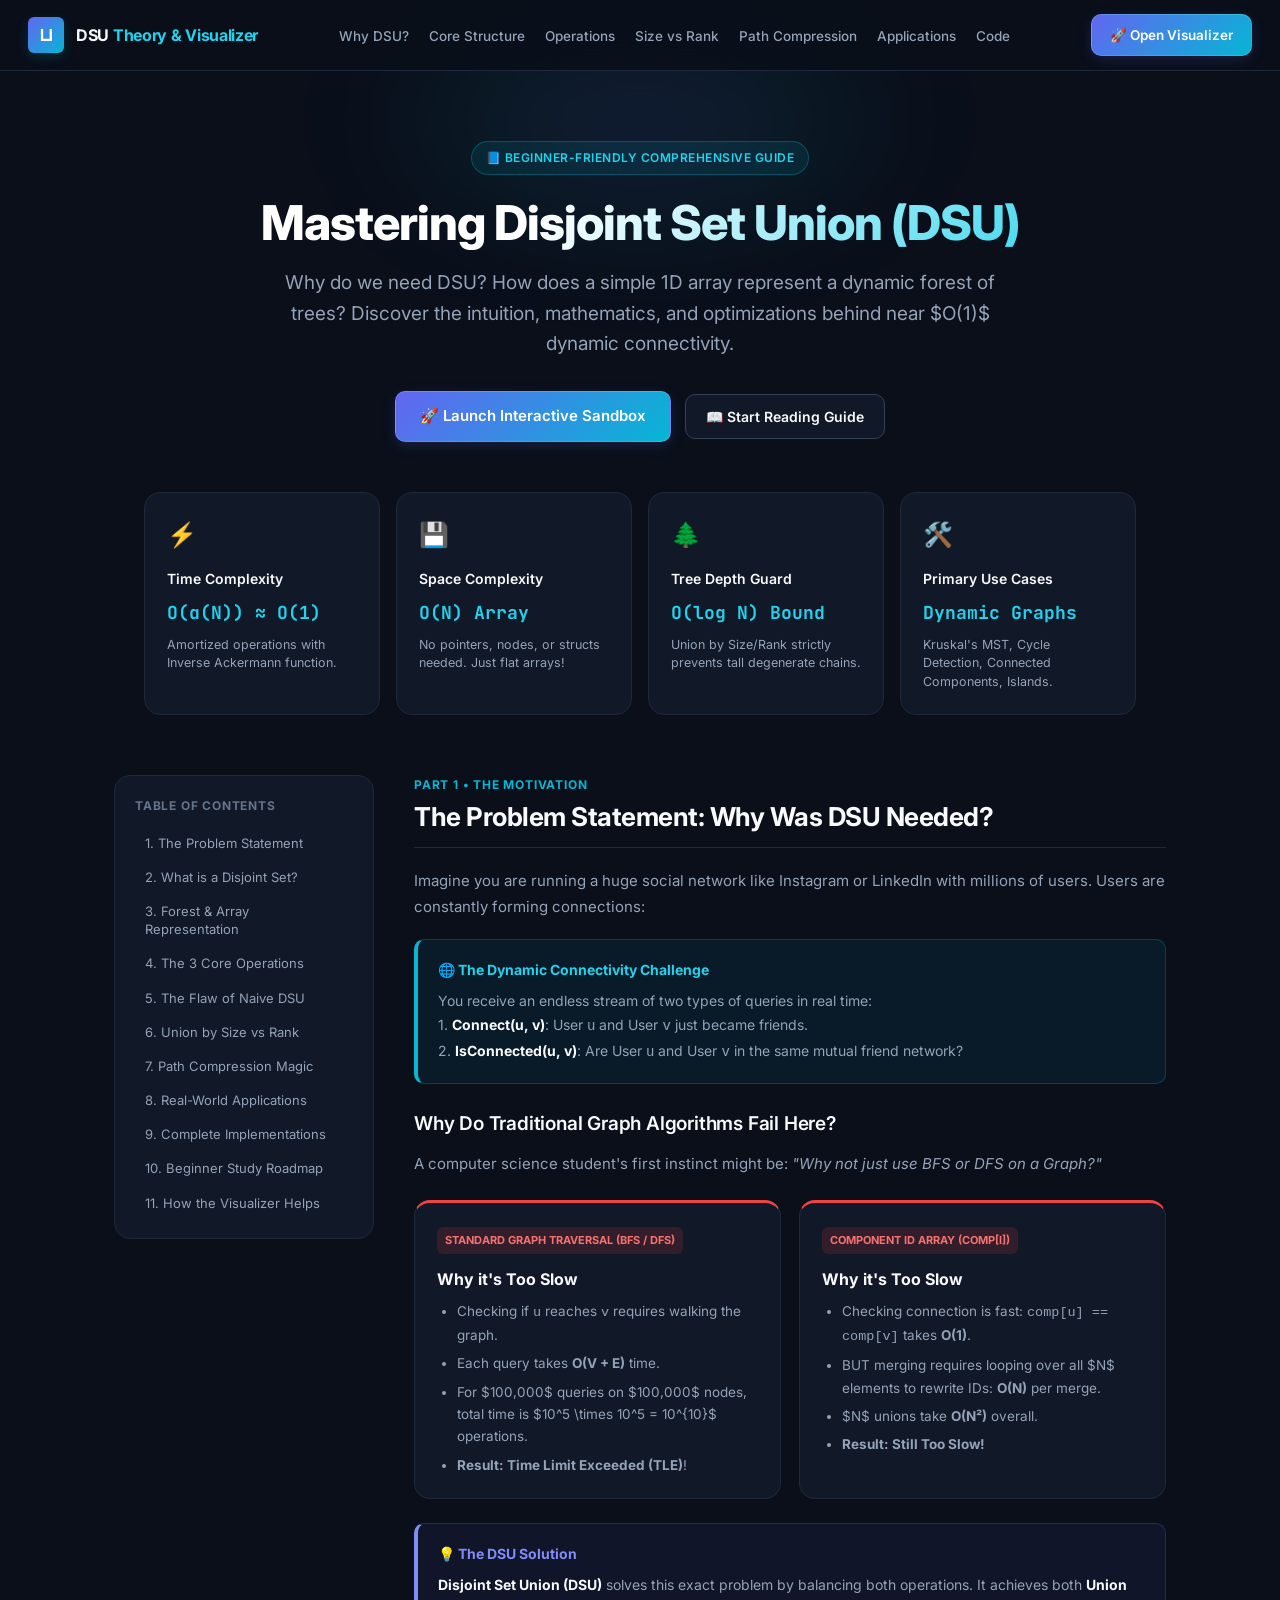
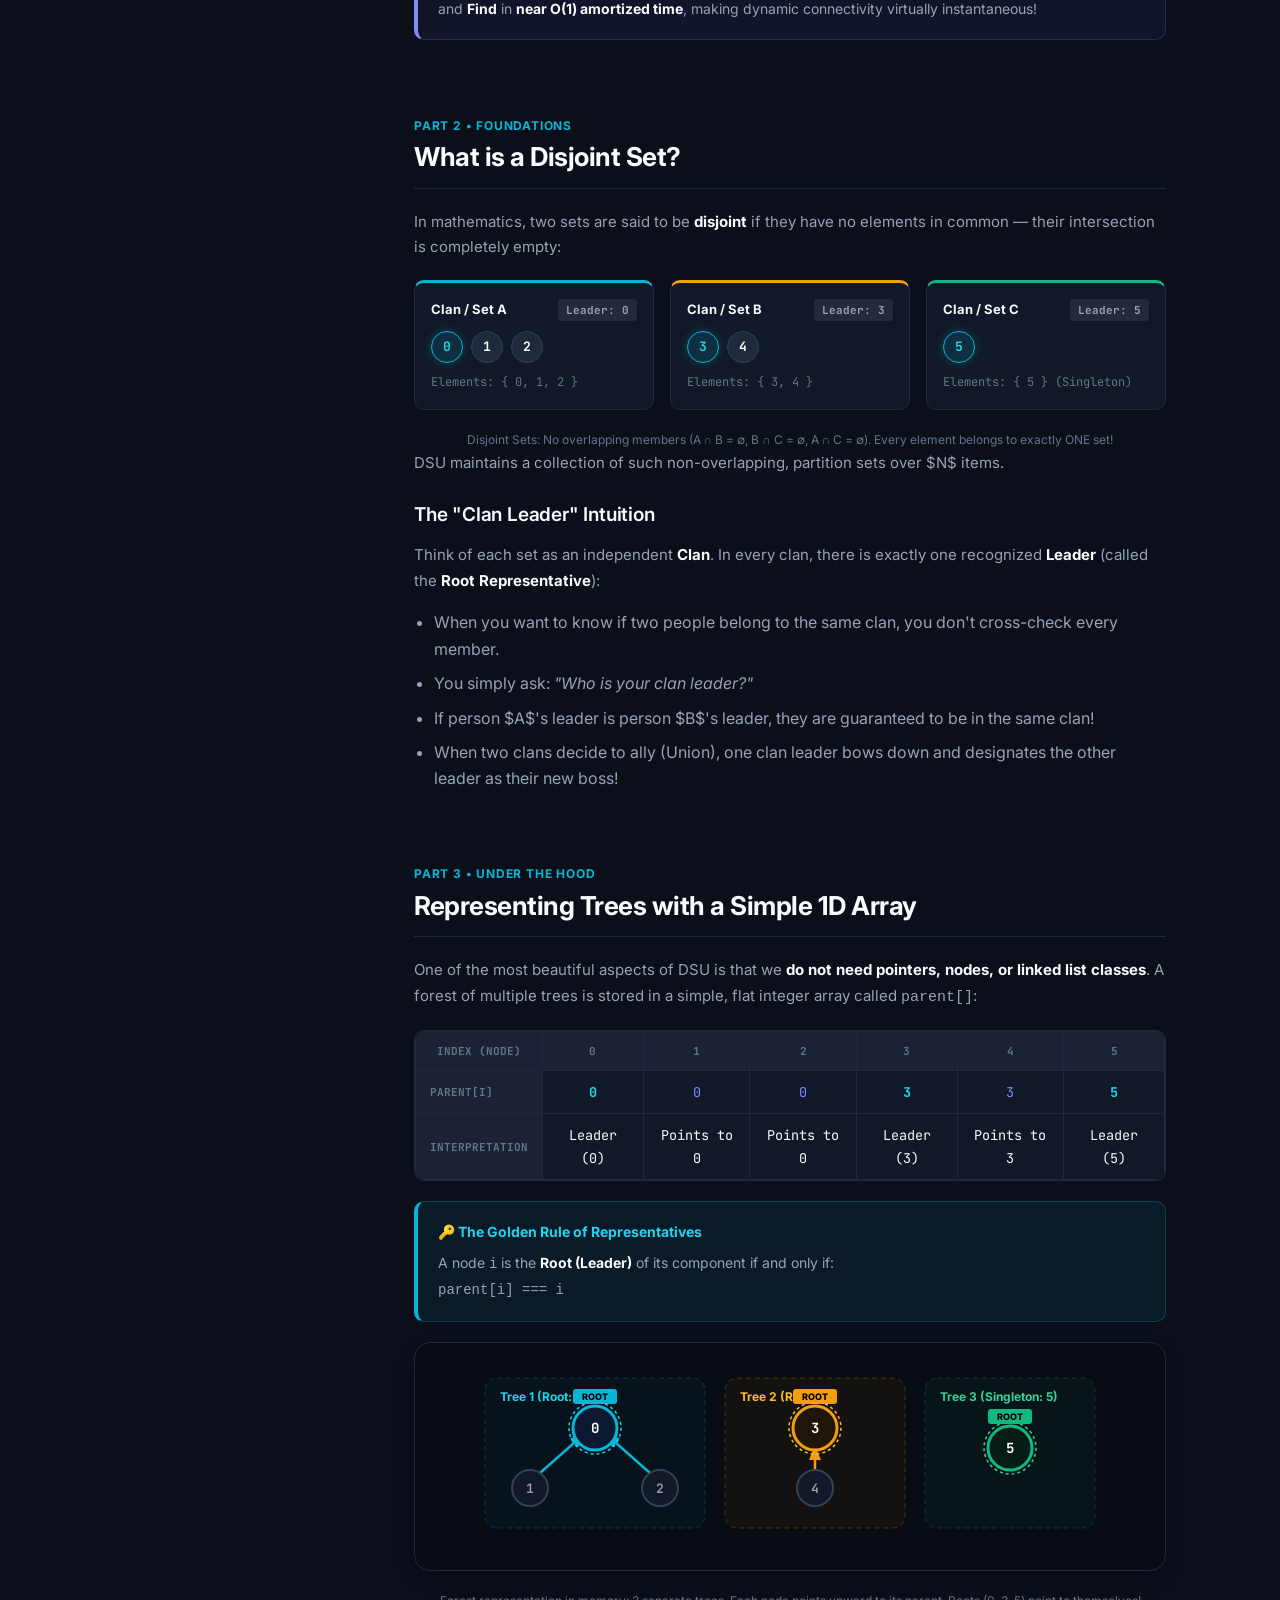
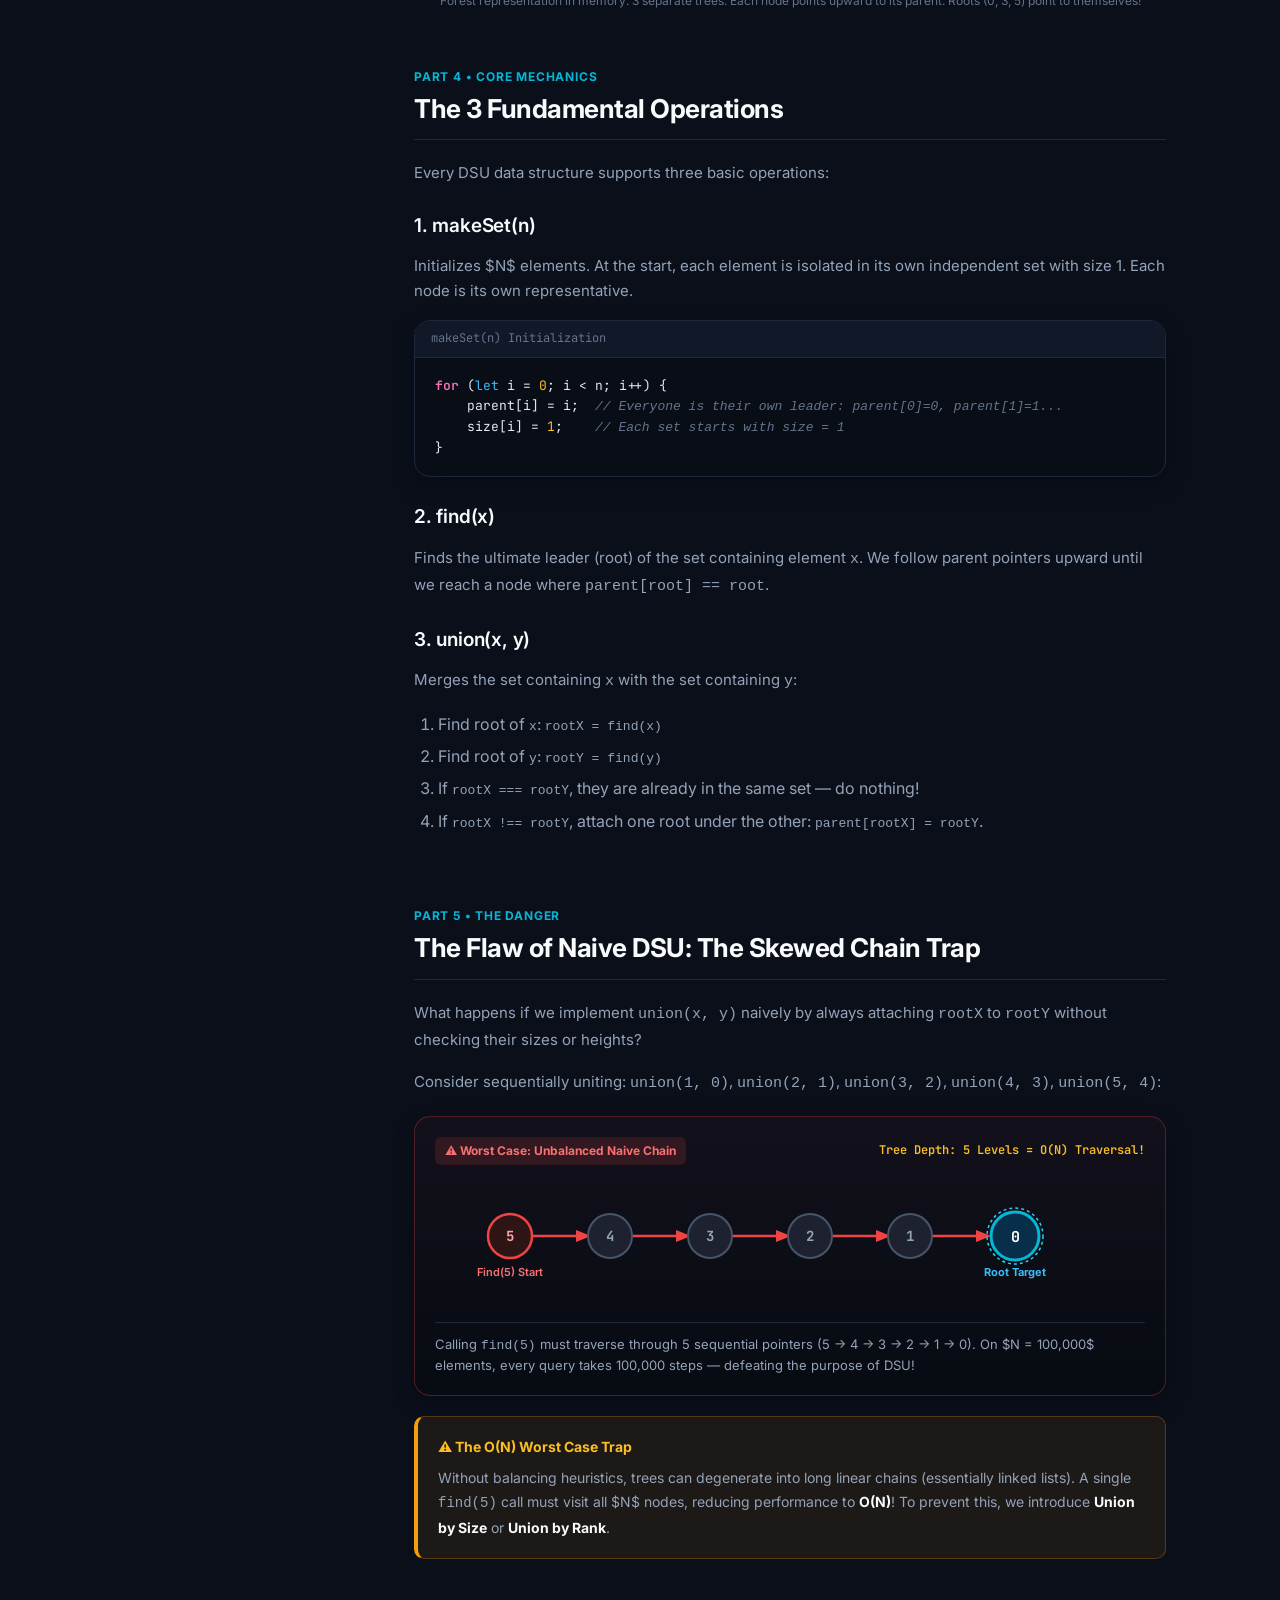
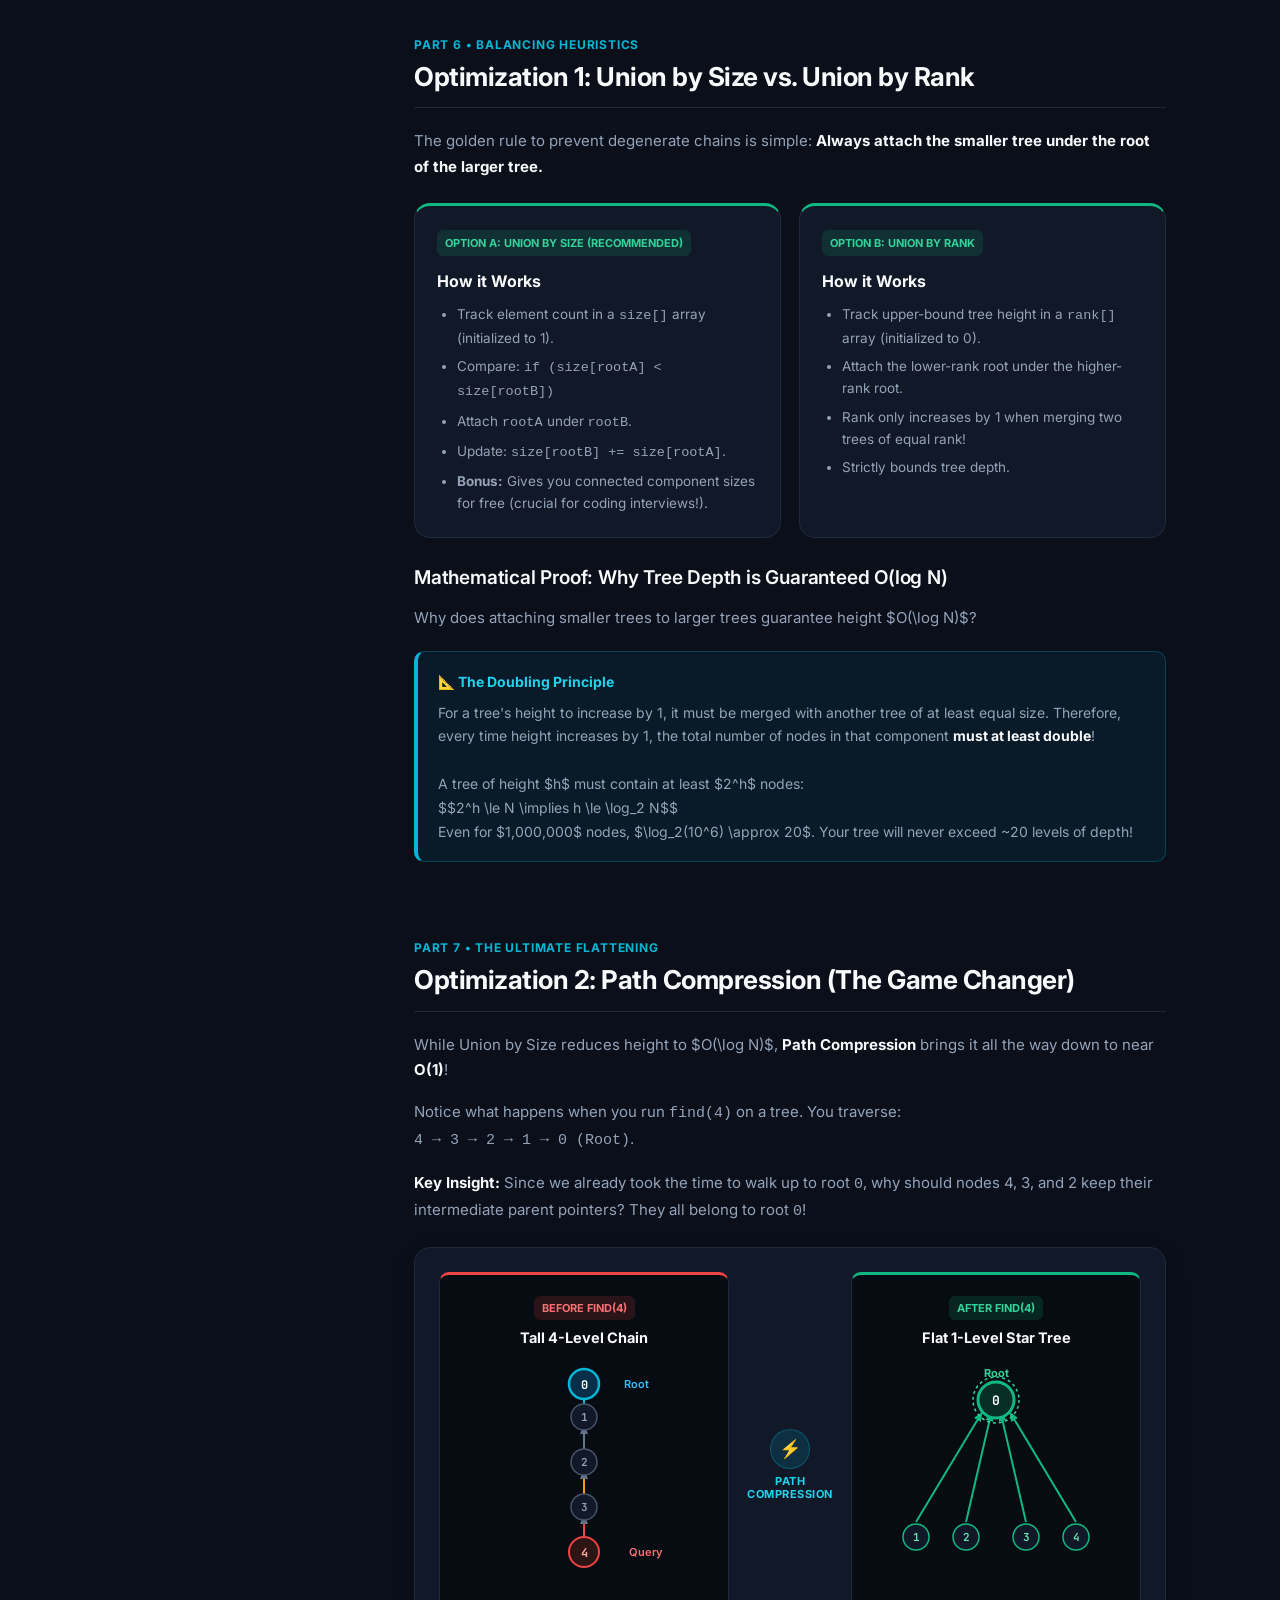
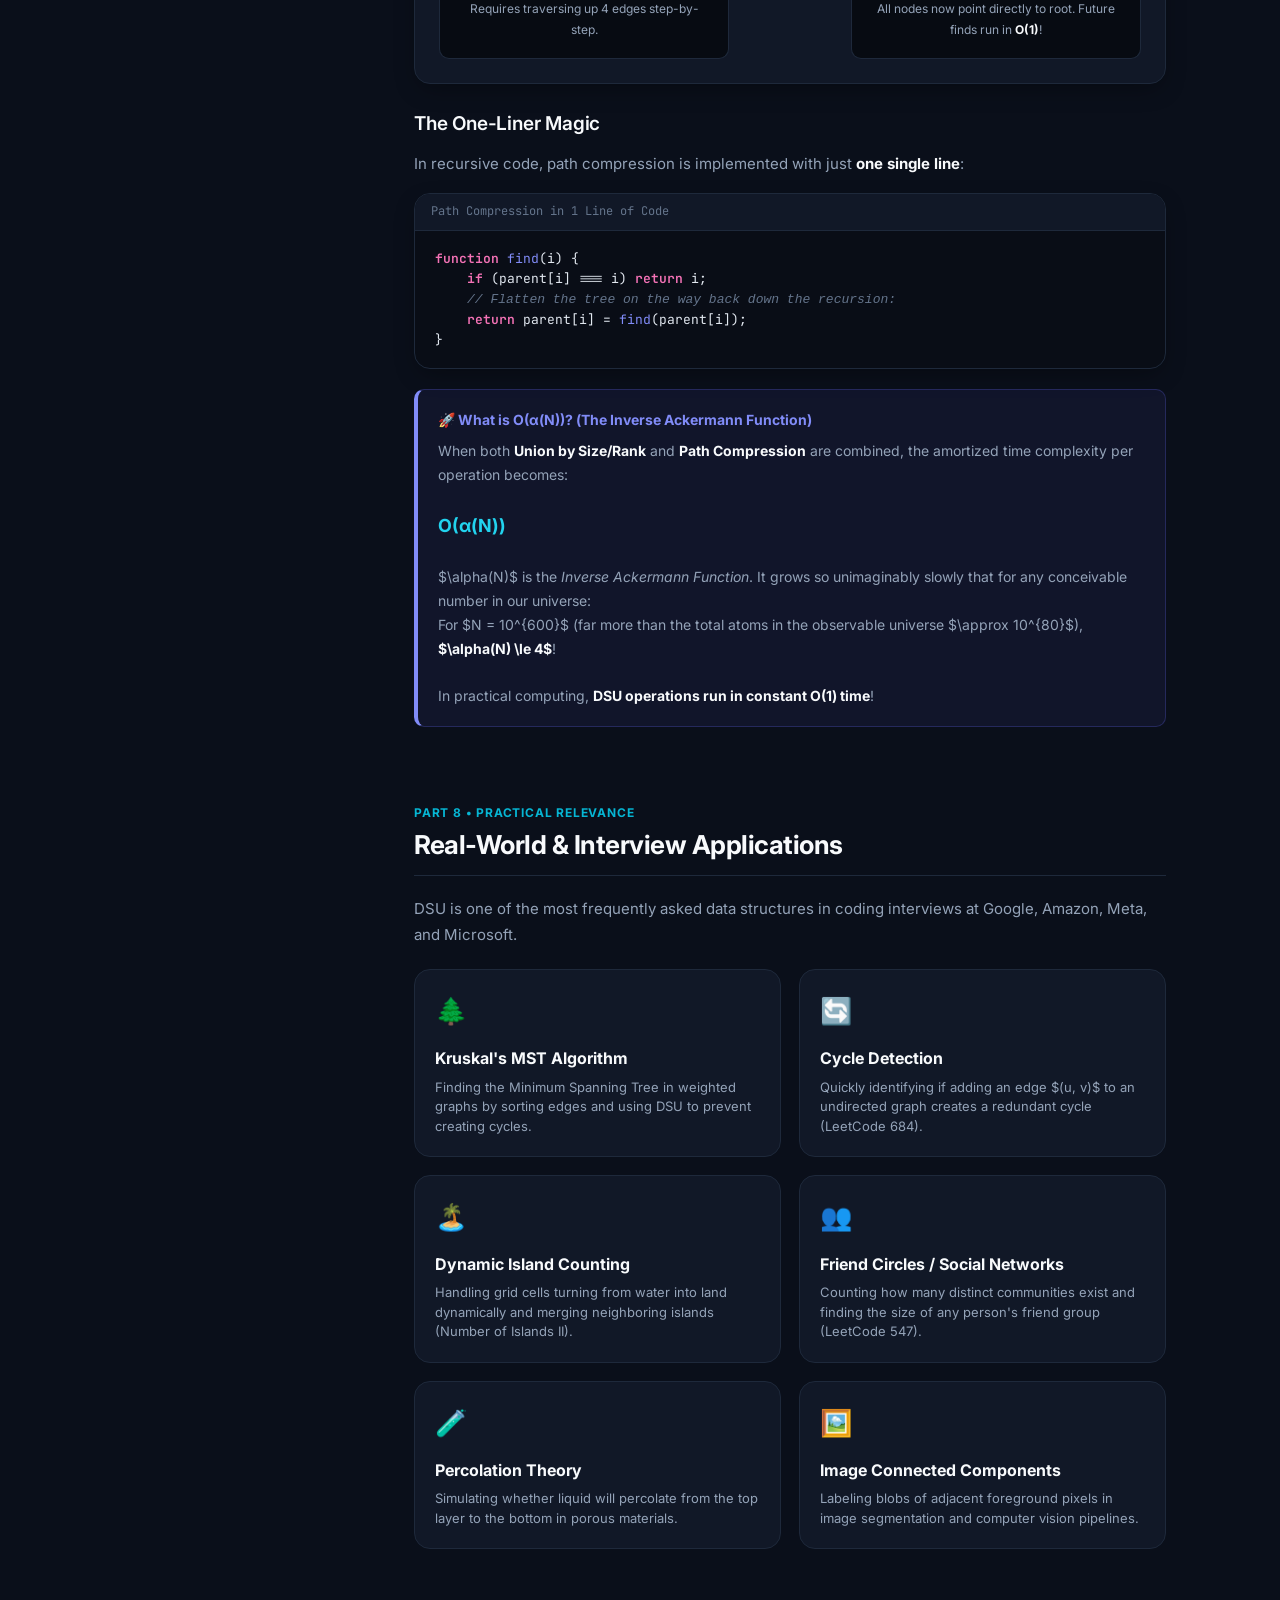
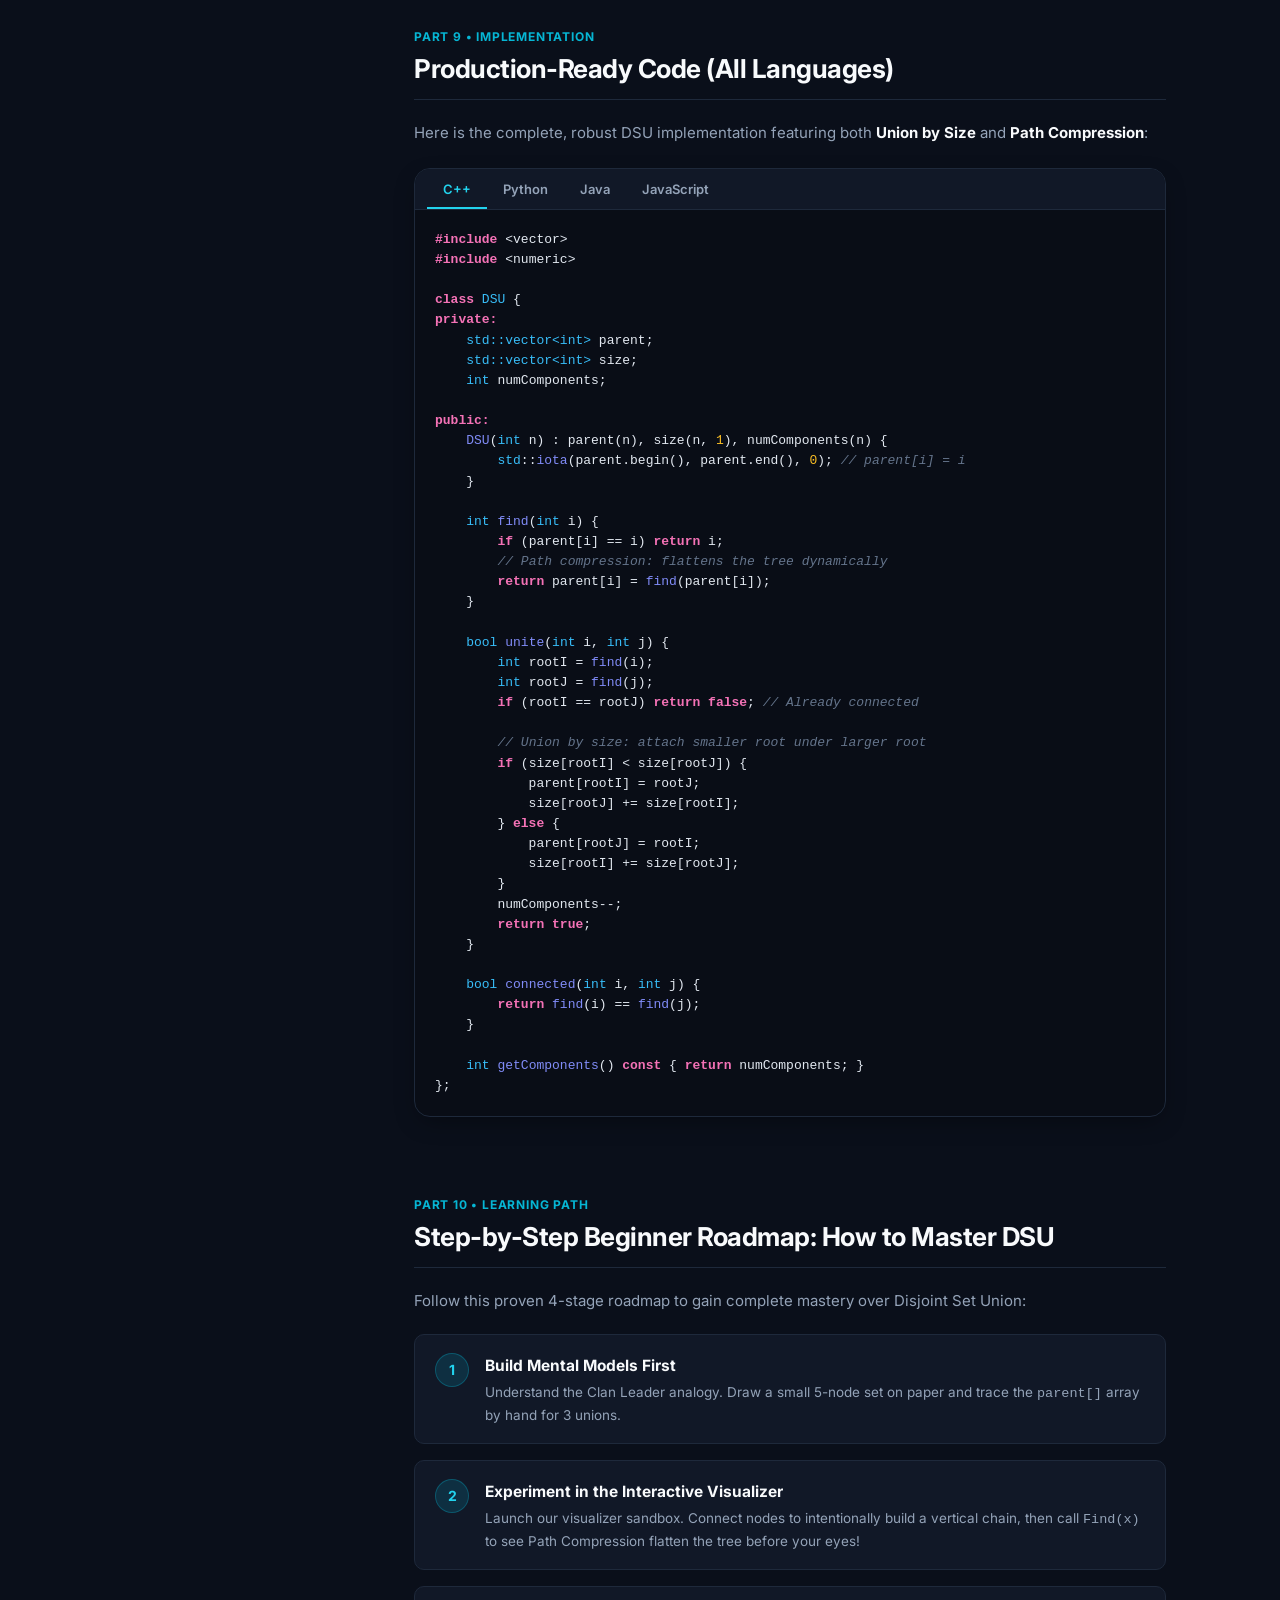
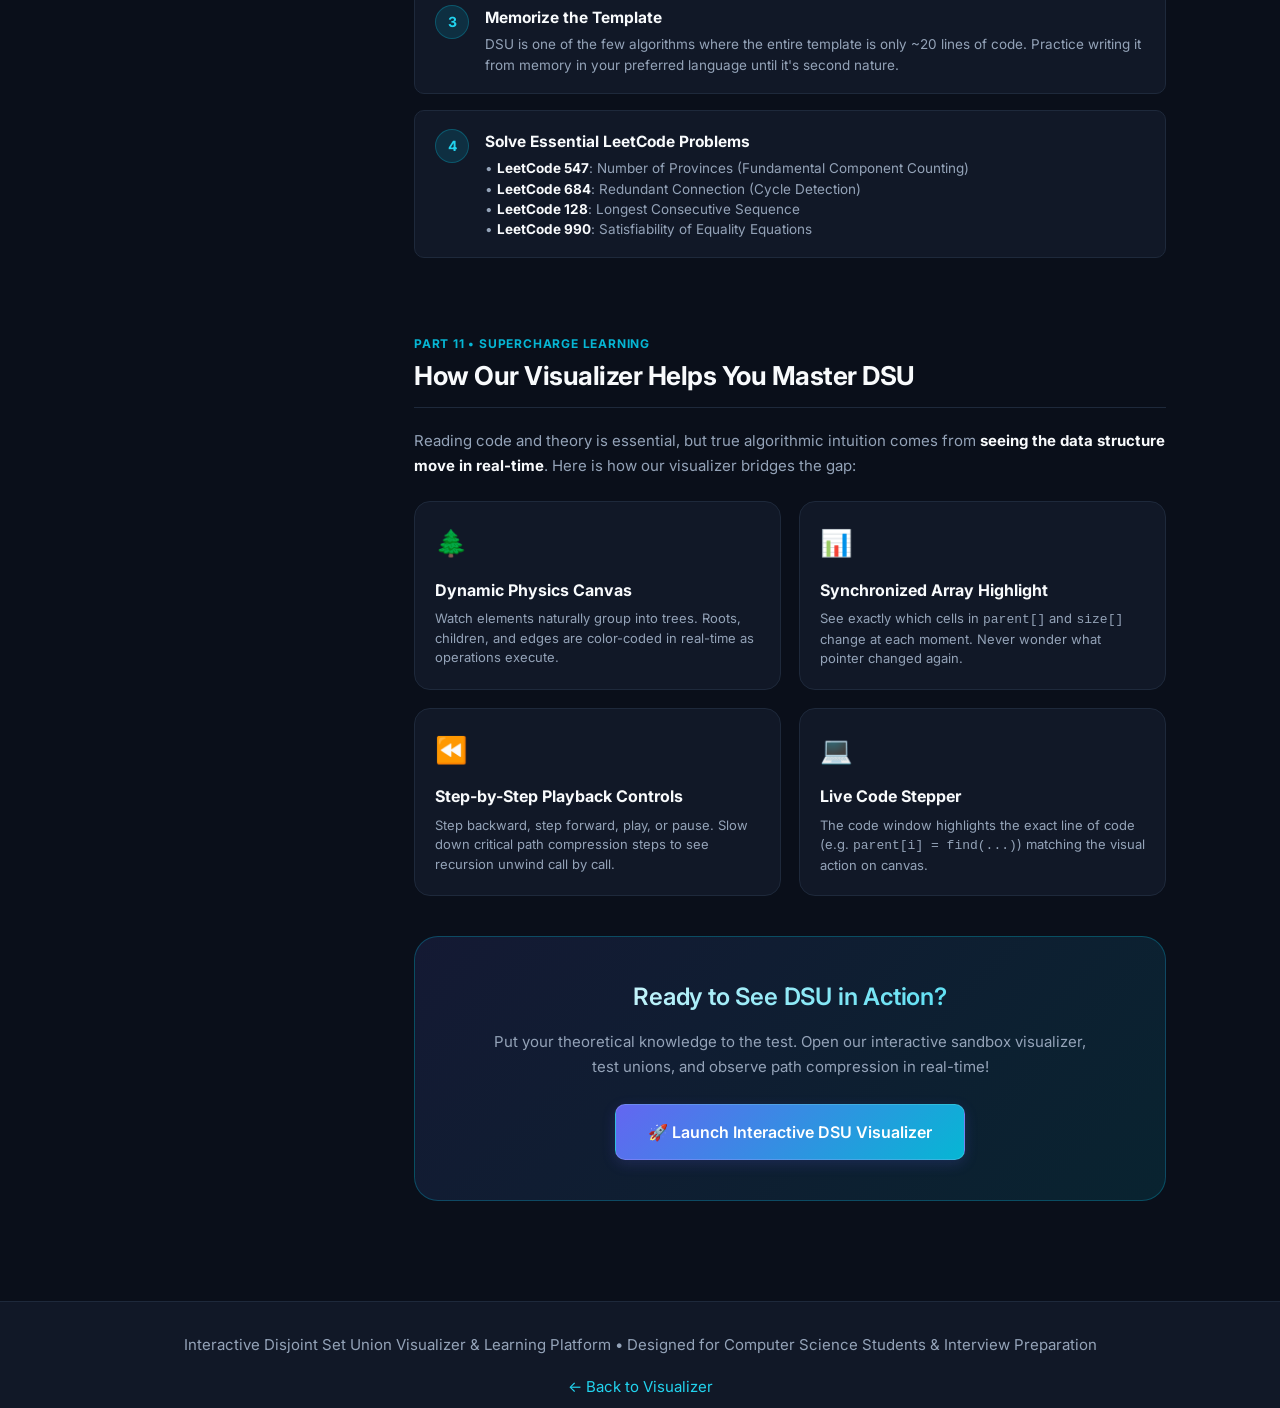
==== commit 58900a9e: "better visual in theory" ====
--- a/theory.html
+++ b/theory.html
@@ -510,6 +510,7 @@
             overflow-x: auto;
             line-height: 1.45;
             box-shadow: inset 0 2px 8px rgba(0,0,0,0.4);
+            white-space: pre;
         }
 
         .diagram-caption {
@@ -518,6 +519,242 @@
             color: var(--text-muted);
             text-align: center;
             margin-top: 8px;
+        }
+
+        /* Sets Visual Container */
+        .sets-visual-container {
+            display: grid;
+            grid-template-columns: repeat(auto-fit, minmax(200px, 1fr));
+            gap: 16px;
+            margin: 20px 0;
+        }
+
+        .set-card {
+            background: var(--bg-card);
+            border: 1px solid var(--border);
+            border-radius: var(--radius-md);
+            padding: 16px;
+            display: flex;
+            flex-direction: column;
+            gap: 10px;
+        }
+
+        .set-card.cyan { border-top: 3px solid var(--accent); }
+        .set-card.amber { border-top: 3px solid var(--highlight); }
+        .set-card.emerald { border-top: 3px solid var(--success); }
+
+        .set-header {
+            display: flex;
+            align-items: center;
+            justify-content: space-between;
+        }
+
+        .set-tag {
+            font-size: 13px;
+            font-weight: 700;
+            color: var(--text-primary);
+        }
+
+        .set-root-badge {
+            font-size: 11px;
+            font-weight: 700;
+            font-family: var(--mono);
+            padding: 2px 8px;
+            border-radius: 4px;
+            background: rgba(255, 255, 255, 0.08);
+            color: var(--text-secondary);
+        }
+
+        .set-nodes {
+            display: flex;
+            align-items: center;
+            gap: 8px;
+            flex-wrap: wrap;
+        }
+
+        .node-pill {
+            display: inline-flex;
+            align-items: center;
+            justify-content: center;
+            width: 32px;
+            height: 32px;
+            border-radius: 50%;
+            background: #1e293b;
+            color: var(--text-primary);
+            font-family: var(--mono);
+            font-weight: 700;
+            font-size: 13px;
+            border: 1px solid var(--border-light);
+        }
+
+        .node-pill.root {
+            background: rgba(6, 182, 212, 0.15);
+            border-color: var(--accent);
+            color: var(--accent-light);
+            box-shadow: 0 0 10px rgba(6, 182, 212, 0.3);
+        }
+
+        .set-desc {
+            font-size: 12px;
+            color: var(--text-muted);
+            font-family: var(--mono);
+        }
+
+        /* SVG Visual Card */
+        .svg-visual-card {
+            background: #070b12;
+            border: 1px solid var(--border);
+            border-radius: var(--radius-lg);
+            padding: 20px;
+            margin: 20px 0;
+            box-shadow: var(--shadow-md);
+            overflow-x: auto;
+        }
+
+        .svg-visual-card.danger {
+            border-color: rgba(239, 68, 68, 0.3);
+            background: linear-gradient(180deg, rgba(239, 68, 68, 0.04), #070b12);
+        }
+
+        .svg-card-header {
+            display: flex;
+            align-items: center;
+            justify-content: space-between;
+            margin-bottom: 16px;
+            flex-wrap: wrap;
+            gap: 10px;
+        }
+
+        .danger-pill {
+            font-size: 12px;
+            font-weight: 700;
+            color: #f87171;
+            background: rgba(239, 68, 68, 0.15);
+            padding: 4px 10px;
+            border-radius: var(--radius-sm);
+        }
+
+        .depth-pill {
+            font-size: 12px;
+            font-weight: 600;
+            color: var(--highlight-light);
+            font-family: var(--mono);
+        }
+
+        .svg-card-footer {
+            font-size: 13px;
+            color: var(--text-secondary);
+            margin-top: 14px;
+            line-height: 1.5;
+            border-top: 1px solid var(--border);
+            padding-top: 12px;
+        }
+
+        /* Path Compression Comparison */
+        .path-compress-comparison {
+            display: grid;
+            grid-template-columns: 1fr auto 1fr;
+            gap: 16px;
+            align-items: center;
+            background: var(--bg-card);
+            border: 1px solid var(--border);
+            border-radius: var(--radius-lg);
+            padding: 24px;
+            margin: 22px 0;
+            box-shadow: var(--shadow-md);
+        }
+
+        .compress-col {
+            background: #070b12;
+            border: 1px solid var(--border);
+            border-radius: var(--radius-md);
+            padding: 18px;
+            text-align: center;
+        }
+
+        .compress-col.before {
+            border-top: 3px solid var(--error);
+        }
+
+        .compress-col.after {
+            border-top: 3px solid var(--success);
+        }
+
+        .col-header {
+            margin-bottom: 12px;
+        }
+
+        .state-badge {
+            font-size: 11px;
+            font-weight: 700;
+            text-transform: uppercase;
+            padding: 3px 8px;
+            border-radius: var(--radius-sm);
+            display: inline-block;
+            margin-bottom: 6px;
+        }
+
+        .state-badge.before {
+            background: rgba(239, 68, 68, 0.15);
+            color: #f87171;
+        }
+
+        .state-badge.after {
+            background: rgba(16, 185, 129, 0.15);
+            color: #34d399;
+        }
+
+        .compress-col h4 {
+            font-size: 14.5px;
+            color: var(--text-primary);
+        }
+
+        .col-desc {
+            font-size: 12px;
+            color: var(--text-secondary);
+            margin-top: 10px;
+            margin-bottom: 0;
+        }
+
+        .compress-divider {
+            display: flex;
+            flex-direction: column;
+            align-items: center;
+            gap: 6px;
+            text-align: center;
+        }
+
+        .divider-icon {
+            width: 40px;
+            height: 40px;
+            border-radius: 50%;
+            background: rgba(6, 182, 212, 0.15);
+            border: 1px solid rgba(6, 182, 212, 0.3);
+            color: var(--accent-light);
+            font-size: 18px;
+            display: flex;
+            align-items: center;
+            justify-content: center;
+        }
+
+        .divider-label {
+            font-size: 11px;
+            font-weight: 700;
+            text-transform: uppercase;
+            letter-spacing: 0.5px;
+            color: var(--accent-light);
+            max-width: 90px;
+            line-height: 1.25;
+        }
+
+        @media (max-width: 768px) {
+            .path-compress-comparison {
+                grid-template-columns: 1fr;
+            }
+            .compress-divider {
+                flex-direction: row;
+                justify-content: center;
+            }
         }
 
         /* Array Visualization Mock */
@@ -944,14 +1181,33 @@
                 <p>
                     In mathematics, two sets are said to be <strong>disjoint</strong> if they have no elements in common — their intersection is completely empty:
                 </p>
-                <div class="diagram-box">
-Set A = { 0, 1, 2 }
-Set B = { 3, 4 }
-Set C = { 5 }
-
-Intersection: A ∩ B = ∅,  B ∩ C = ∅,  A ∩ C = ∅
-Every element belongs to exactly ONE set!
-                </div>
+                <div class="sets-visual-container">
+                    <div class="set-card cyan">
+                        <div class="set-header"><span class="set-tag">Clan / Set A</span> <span class="set-root-badge">Leader: 0</span></div>
+                        <div class="set-nodes">
+                            <span class="node-pill root" title="Leader Root">0</span>
+                            <span class="node-pill">1</span>
+                            <span class="node-pill">2</span>
+                        </div>
+                        <div class="set-desc">Elements: { 0, 1, 2 }</div>
+                    </div>
+                    <div class="set-card amber">
+                        <div class="set-header"><span class="set-tag">Clan / Set B</span> <span class="set-root-badge">Leader: 3</span></div>
+                        <div class="set-nodes">
+                            <span class="node-pill root" title="Leader Root">3</span>
+                            <span class="node-pill">4</span>
+                        </div>
+                        <div class="set-desc">Elements: { 3, 4 }</div>
+                    </div>
+                    <div class="set-card emerald">
+                        <div class="set-header"><span class="set-tag">Clan / Set C</span> <span class="set-root-badge">Leader: 5</span></div>
+                        <div class="set-nodes">
+                            <span class="node-pill root" title="Leader Root">5</span>
+                        </div>
+                        <div class="set-desc">Elements: { 5 } (Singleton)</div>
+                    </div>
+                </div>
+                <div class="diagram-caption">Disjoint Sets: No overlapping members (A ∩ B = ∅, B ∩ C = ∅, A ∩ C = ∅). Every element belongs to exactly ONE set!</div>
                 <p>
                     DSU maintains a collection of such non-overlapping, partition sets over $N$ items.
                 </p>
@@ -1024,13 +1280,63 @@
                     </p>
                 </div>
 
-                <div class="diagram-box">
-  Tree 1 (Root: 0)         Tree 2 (Root: 3)         Tree 3 (Root: 5)
-        (0)                      (3)                      (5)
-       /   \                      |
-     (1)   (2)                   (4)
-                </div>
-                <div class="diagram-caption">A DSU forest with 3 disjoint components: {0, 1, 2}, {3, 4}, and {5}.</div>
+                <div class="svg-visual-card">
+                    <svg viewBox="0 0 650 180" width="100%" height="180" xmlns="http://www.w3.org/2000/svg">
+                        <defs>
+                            <marker id="arrow-cyan" viewBox="0 0 10 10" refX="8" refY="5" markerWidth="6" markerHeight="6" orient="auto-start-reverse">
+                                <path d="M 0 1 L 10 5 L 0 9 z" fill="#06b6d4" />
+                            </marker>
+                            <marker id="arrow-amber" viewBox="0 0 10 10" refX="8" refY="5" markerWidth="6" markerHeight="6" orient="auto-start-reverse">
+                                <path d="M 0 1 L 10 5 L 0 9 z" fill="#f59e0b" />
+                            </marker>
+                        </defs>
+
+                        <!-- Tree 1 -->
+                        <rect x="20" y="15" width="220" height="150" rx="12" fill="rgba(6, 182, 212, 0.05)" stroke="rgba(6, 182, 212, 0.25)" stroke-dasharray="5 4"/>
+                        <text x="35" y="38" fill="#22d3ee" font-size="12" font-weight="700" font-family="'Inter', sans-serif">Tree 1 (Root: 0)</text>
+
+                        <line x1="75" y1="110" x2="118" y2="72" stroke="#06b6d4" stroke-width="2.5" marker-end="url(#arrow-cyan)"/>
+                        <line x1="185" y1="110" x2="142" y2="72" stroke="#06b6d4" stroke-width="2.5" marker-end="url(#arrow-cyan)"/>
+
+                        <circle cx="130" cy="65" r="22" fill="#0a192f" stroke="#06b6d4" stroke-width="3"/>
+                        <circle cx="130" cy="65" r="26" fill="none" stroke="#22d3ee" stroke-width="1.5" stroke-dasharray="3 3"/>
+                        <text x="130" y="70" fill="#fff" font-size="14" font-weight="700" text-anchor="middle" font-family="'JetBrains Mono', monospace">0</text>
+                        <rect x="108" y="26" width="44" height="15" rx="3" fill="#06b6d4"/>
+                        <text x="130" y="37" fill="#000" font-size="9" font-weight="800" text-anchor="middle" font-family="'Inter', sans-serif">ROOT</text>
+
+                        <circle cx="65" cy="125" r="18" fill="#111827" stroke="#334155" stroke-width="2"/>
+                        <text x="65" y="130" fill="#94a3b8" font-size="13" font-weight="600" text-anchor="middle" font-family="'JetBrains Mono', monospace">1</text>
+
+                        <circle cx="195" cy="125" r="18" fill="#111827" stroke="#334155" stroke-width="2"/>
+                        <text x="195" y="130" fill="#94a3b8" font-size="13" font-weight="600" text-anchor="middle" font-family="'JetBrains Mono', monospace">2</text>
+
+                        <!-- Tree 2 -->
+                        <rect x="260" y="15" width="180" height="150" rx="12" fill="rgba(245, 158, 11, 0.05)" stroke="rgba(245, 158, 11, 0.25)" stroke-dasharray="5 4"/>
+                        <text x="275" y="38" fill="#fbbf24" font-size="12" font-weight="700" font-family="'Inter', sans-serif">Tree 2 (Root: 3)</text>
+
+                        <line x1="350" y1="110" x2="350" y2="85" stroke="#f59e0b" stroke-width="2.5" marker-end="url(#arrow-amber)"/>
+
+                        <circle cx="350" cy="65" r="22" fill="#1f1609" stroke="#f59e0b" stroke-width="3"/>
+                        <circle cx="350" cy="65" r="26" fill="none" stroke="#fbbf24" stroke-width="1.5" stroke-dasharray="3 3"/>
+                        <text x="350" y="70" fill="#fff" font-size="14" font-weight="700" text-anchor="middle" font-family="'JetBrains Mono', monospace">3</text>
+                        <rect x="328" y="26" width="44" height="15" rx="3" fill="#f59e0b"/>
+                        <text x="350" y="37" fill="#000" font-size="9" font-weight="800" text-anchor="middle" font-family="'Inter', sans-serif">ROOT</text>
+
+                        <circle cx="350" cy="125" r="18" fill="#111827" stroke="#334155" stroke-width="2"/>
+                        <text x="350" y="130" fill="#94a3b8" font-size="13" font-weight="600" text-anchor="middle" font-family="'JetBrains Mono', monospace">4</text>
+
+                        <!-- Tree 3 -->
+                        <rect x="460" y="15" width="170" height="150" rx="12" fill="rgba(16, 185, 129, 0.05)" stroke="rgba(16, 185, 129, 0.25)" stroke-dasharray="5 4"/>
+                        <text x="475" y="38" fill="#34d399" font-size="12" font-weight="700" font-family="'Inter', sans-serif">Tree 3 (Singleton: 5)</text>
+
+                        <circle cx="545" cy="85" r="22" fill="#061c16" stroke="#10b981" stroke-width="3"/>
+                        <circle cx="545" cy="85" r="26" fill="none" stroke="#34d399" stroke-width="1.5" stroke-dasharray="3 3"/>
+                        <text x="545" y="90" fill="#fff" font-size="14" font-weight="700" text-anchor="middle" font-family="'JetBrains Mono', monospace">5</text>
+                        <rect x="523" y="46" width="44" height="15" rx="3" fill="#10b981"/>
+                        <text x="545" y="57" fill="#000" font-size="9" font-weight="800" text-anchor="middle" font-family="'Inter', sans-serif">ROOT</text>
+                    </svg>
+                </div>
+                <div class="diagram-caption">Forest representation in memory: 3 separate trees. Each node points upward to its parent. Roots (0, 3, 5) point to themselves!</div>
             </section>
 
             <!-- 4. The 3 Core Operations -->
@@ -1048,11 +1354,14 @@
                     Initializes $N$ elements. At the start, each element is isolated in its own independent set with size 1. 
                     Each node is its own representative.
                 </p>
-                <div class="diagram-box">
-for (let i = 0; i < n; i++) {
-    parent[i] = i;  // Everyone is their own leader
-    size[i] = 1;    // Each set starts with 1 member
-}
+                <div class="code-container" style="margin: 16px 0;">
+                    <div style="background: var(--bg-card); padding: 8px 16px; border-bottom: 1px solid var(--border); font-size: 12px; color: var(--text-muted); font-family: var(--mono);">
+                        makeSet(n) Initialization
+                    </div>
+                    <pre class="code-panel active" style="margin:0; padding: 18px 20px;"><code><span class="token-keyword">for</span> (<span class="token-type">let</span> i = <span class="token-num">0</span>; i &lt; n; i++) {
+    parent[i] = i;  <span class="token-comment">// Everyone is their own leader: parent[0]=0, parent[1]=1...</span>
+    size[i] = <span class="token-num">1</span>;    <span class="token-comment">// Each set starts with size = 1</span>
+}</code></pre>
                 </div>
 
                 <h3>2. find(x)</h3>
@@ -1084,20 +1393,55 @@
                 <p>
                     Consider sequentially uniting: <code>union(1, 0)</code>, <code>union(2, 1)</code>, <code>union(3, 2)</code>, <code>union(4, 3)</code>, <code>union(5, 4)</code>:
                 </p>
-                <div class="diagram-box">
-  (5)
-   ↓
-  (4)
-   ↓
-  (3)
-   ↓
-  (2)
-   ↓
-  (1)
-   ↓
-  (0) [Root]
-
-Find(5) must traverse 5 edges! Tree height = O(N)!
+                <div class="svg-visual-card danger">
+                    <div class="svg-card-header">
+                        <span class="danger-pill">⚠️ Worst Case: Unbalanced Naive Chain</span>
+                        <span class="depth-pill">Tree Depth: 5 Levels = O(N) Traversal!</span>
+                    </div>
+                    <svg viewBox="0 0 680 120" width="100%" height="120" xmlns="http://www.w3.org/2000/svg">
+                        <defs>
+                            <marker id="arrow-red" viewBox="0 0 10 10" refX="8" refY="5" markerWidth="6" markerHeight="6" orient="auto-start-reverse">
+                                <path d="M 0 1 L 10 5 L 0 9 z" fill="#ef4444" />
+                            </marker>
+                        </defs>
+
+                        <!-- Arrows connecting 5 -> 4 -> 3 -> 2 -> 1 -> 0 -->
+                        <line x1="82" y1="55" x2="138" y2="55" stroke="#ef4444" stroke-width="2.5" marker-end="url(#arrow-red)"/>
+                        <line x1="182" y1="55" x2="238" y2="55" stroke="#ef4444" stroke-width="2.5" marker-end="url(#arrow-red)"/>
+                        <line x1="282" y1="55" x2="338" y2="55" stroke="#ef4444" stroke-width="2.5" marker-end="url(#arrow-red)"/>
+                        <line x1="382" y1="55" x2="438" y2="55" stroke="#ef4444" stroke-width="2.5" marker-end="url(#arrow-red)"/>
+                        <line x1="482" y1="55" x2="538" y2="55" stroke="#ef4444" stroke-width="2.5" marker-end="url(#arrow-red)"/>
+
+                        <!-- Node 5 (Query Start) -->
+                        <circle cx="60" cy="55" r="22" fill="#2d1515" stroke="#ef4444" stroke-width="2.5"/>
+                        <text x="60" y="60" fill="#fca5a5" font-size="14" font-weight="700" text-anchor="middle" font-family="'JetBrains Mono', monospace">5</text>
+                        <text x="60" y="95" fill="#f87171" font-size="11" font-weight="600" text-anchor="middle" font-family="'Inter', sans-serif">Find(5) Start</text>
+
+                        <!-- Node 4 -->
+                        <circle cx="160" cy="55" r="22" fill="#1e2230" stroke="#475569" stroke-width="2"/>
+                        <text x="160" y="60" fill="#94a3b8" font-size="14" font-weight="700" text-anchor="middle" font-family="'JetBrains Mono', monospace">4</text>
+
+                        <!-- Node 3 -->
+                        <circle cx="260" cy="55" r="22" fill="#1e2230" stroke="#475569" stroke-width="2"/>
+                        <text x="260" y="60" fill="#94a3b8" font-size="14" font-weight="700" text-anchor="middle" font-family="'JetBrains Mono', monospace">3</text>
+
+                        <!-- Node 2 -->
+                        <circle cx="360" cy="55" r="22" fill="#1e2230" stroke="#475569" stroke-width="2"/>
+                        <text x="360" y="60" fill="#94a3b8" font-size="14" font-weight="700" text-anchor="middle" font-family="'JetBrains Mono', monospace">2</text>
+
+                        <!-- Node 1 -->
+                        <circle cx="460" cy="55" r="22" fill="#1e2230" stroke="#475569" stroke-width="2"/>
+                        <text x="460" y="60" fill="#94a3b8" font-size="14" font-weight="700" text-anchor="middle" font-family="'JetBrains Mono', monospace">1</text>
+
+                        <!-- Node 0 (Root) -->
+                        <circle cx="565" cy="55" r="24" fill="#082f49" stroke="#06b6d4" stroke-width="3"/>
+                        <circle cx="565" cy="55" r="28" fill="none" stroke="#22d3ee" stroke-width="1.5" stroke-dasharray="3 3"/>
+                        <text x="565" y="61" fill="#fff" font-size="15" font-weight="700" text-anchor="middle" font-family="'JetBrains Mono', monospace">0</text>
+                        <text x="565" y="95" fill="#38bdf8" font-size="11" font-weight="700" text-anchor="middle" font-family="'Inter', sans-serif">Root Target</text>
+                    </svg>
+                    <div class="svg-card-footer">
+                        Calling <code>find(5)</code> must traverse through 5 sequential pointers (5 → 4 → 3 → 2 → 1 → 0). On $N = 100,000$ elements, every query takes 100,000 steps — defeating the purpose of DSU!
+                    </div>
                 </div>
                 <div class="callout warning">
                     <div class="callout-title">⚠️ The O(N) Worst Case Trap</div>
@@ -1183,28 +1527,102 @@
                     They all belong to root <code>0</code>!
                 </p>
 
-                <div class="diagram-box">
-[BEFORE Find(4)]                   [AFTER Find(4) with Path Compression]
-      (0) [Root]                                (0) [Root]
-       ↑                                     ↗   ↑   ↖   ↖
-      (1)                                  (1)  (2)  (3)  (4)
-       ↑                                  
-      (2)                                 All visited nodes now point
-       ↑                                  DIRECTLY to root 0!
-      (3)
-       ↑
-      (4) [Query]
+                <div class="path-compress-comparison">
+                    <!-- Left: Before -->
+                    <div class="compress-col before">
+                        <div class="col-header">
+                            <span class="state-badge before">Before Find(4)</span>
+                            <h4>Tall 4-Level Chain</h4>
+                        </div>
+                        <svg viewBox="0 0 240 220" width="100%" height="220" xmlns="http://www.w3.org/2000/svg">
+                            <defs>
+                                <marker id="arr-gray" viewBox="0 0 10 10" refX="7" refY="5" markerWidth="5" markerHeight="5" orient="auto-start-reverse">
+                                    <path d="M 0 1 L 10 5 L 0 9 z" fill="#64748b" />
+                                </marker>
+                            </defs>
+                            <line x1="120" y1="180" x2="120" y2="155" stroke="#ef4444" stroke-width="2" marker-end="url(#arr-gray)"/>
+                            <line x1="120" y1="135" x2="120" y2="110" stroke="#f59e0b" stroke-width="2" marker-end="url(#arr-gray)"/>
+                            <line x1="120" y1="90" x2="120" y2="65" stroke="#64748b" stroke-width="2" marker-end="url(#arr-gray)"/>
+                            <line x1="120" y1="45" x2="120" y2="30" stroke="#06b6d4" stroke-width="2" marker-end="url(#arr-gray)"/>
+
+                            <circle cx="120" cy="22" r="15" fill="#082f49" stroke="#06b6d4" stroke-width="2.5"/>
+                            <text x="120" y="27" fill="#fff" font-size="12" font-weight="700" text-anchor="middle" font-family="'JetBrains Mono', monospace">0</text>
+                            <text x="160" y="26" fill="#38bdf8" font-size="11" font-weight="600" font-family="'Inter', sans-serif">Root</text>
+
+                            <circle cx="120" cy="55" r="13" fill="#111827" stroke="#475569" stroke-width="1.5"/>
+                            <text x="120" y="59" fill="#94a3b8" font-size="11" font-weight="600" text-anchor="middle" font-family="'JetBrains Mono', monospace">1</text>
+
+                            <circle cx="120" cy="100" r="13" fill="#111827" stroke="#475569" stroke-width="1.5"/>
+                            <text x="120" y="104" fill="#94a3b8" font-size="11" font-weight="600" text-anchor="middle" font-family="'JetBrains Mono', monospace">2</text>
+
+                            <circle cx="120" cy="145" r="13" fill="#111827" stroke="#475569" stroke-width="1.5"/>
+                            <text x="120" y="149" fill="#94a3b8" font-size="11" font-weight="600" text-anchor="middle" font-family="'JetBrains Mono', monospace">3</text>
+
+                            <circle cx="120" cy="190" r="15" fill="#2d1515" stroke="#ef4444" stroke-width="2"/>
+                            <text x="120" y="195" fill="#fca5a5" font-size="12" font-weight="700" text-anchor="middle" font-family="'JetBrains Mono', monospace">4</text>
+                            <text x="165" y="194" fill="#f87171" font-size="11" font-weight="600" font-family="'Inter', sans-serif">Query</text>
+                        </svg>
+                        <p class="col-desc">Requires traversing up 4 edges step-by-step.</p>
+                    </div>
+
+                    <!-- Middle Divider -->
+                    <div class="compress-divider">
+                        <div class="divider-icon">⚡</div>
+                        <div class="divider-label">Path Compression</div>
+                    </div>
+
+                    <!-- Right: After -->
+                    <div class="compress-col after">
+                        <div class="col-header">
+                            <span class="state-badge after">After Find(4)</span>
+                            <h4>Flat 1-Level Star Tree</h4>
+                        </div>
+                        <svg viewBox="0 0 240 220" width="100%" height="220" xmlns="http://www.w3.org/2000/svg">
+                            <defs>
+                                <marker id="arr-green" viewBox="0 0 10 10" refX="7" refY="5" markerWidth="5" markerHeight="5" orient="auto-start-reverse">
+                                    <path d="M 0 1 L 10 5 L 0 9 z" fill="#10b981" />
+                                </marker>
+                            </defs>
+
+                            <line x1="40" y1="160" x2="105" y2="52" stroke="#10b981" stroke-width="2" marker-end="url(#arr-green)"/>
+                            <line x1="90" y1="160" x2="115" y2="52" stroke="#10b981" stroke-width="2" marker-end="url(#arr-green)"/>
+                            <line x1="150" y1="160" x2="125" y2="52" stroke="#10b981" stroke-width="2" marker-end="url(#arr-green)"/>
+                            <line x1="200" y1="160" x2="135" y2="52" stroke="#10b981" stroke-width="2" marker-end="url(#arr-green)"/>
+
+                            <circle cx="120" cy="38" r="18" fill="#062e24" stroke="#10b981" stroke-width="3"/>
+                            <circle cx="120" cy="38" r="23" fill="none" stroke="#34d399" stroke-width="1.5" stroke-dasharray="3 3"/>
+                            <text x="120" y="43" fill="#fff" font-size="13" font-weight="700" text-anchor="middle" font-family="'JetBrains Mono', monospace">0</text>
+                            <text x="120" y="15" fill="#34d399" font-size="11" font-weight="700" text-anchor="middle" font-family="'Inter', sans-serif">Root</text>
+
+                            <circle cx="40" cy="175" r="13" fill="#111827" stroke="#10b981" stroke-width="1.5"/>
+                            <text x="40" y="179" fill="#6ee7b7" font-size="11" font-weight="600" text-anchor="middle" font-family="'JetBrains Mono', monospace">1</text>
+
+                            <circle cx="90" cy="175" r="13" fill="#111827" stroke="#10b981" stroke-width="1.5"/>
+                            <text x="90" y="179" fill="#6ee7b7" font-size="11" font-weight="600" text-anchor="middle" font-family="'JetBrains Mono', monospace">2</text>
+
+                            <circle cx="150" cy="175" r="13" fill="#111827" stroke="#10b981" stroke-width="1.5"/>
+                            <text x="150" y="179" fill="#6ee7b7" font-size="11" font-weight="600" text-anchor="middle" font-family="'JetBrains Mono', monospace">3</text>
+
+                            <circle cx="200" cy="175" r="13" fill="#111827" stroke="#10b981" stroke-width="1.5"/>
+                            <text x="200" y="179" fill="#6ee7b7" font-size="11" font-weight="600" text-anchor="middle" font-family="'JetBrains Mono', monospace">4</text>
+                        </svg>
+                        <p class="col-desc">All nodes now point directly to root. Future finds run in <strong>O(1)</strong>!</p>
+                    </div>
                 </div>
 
                 <h3>The One-Liner Magic</h3>
                 <p>
                     In recursive code, path compression is implemented with just <strong>one single line</strong>:
                 </p>
-                <div class="diagram-box">
-function find(i) {
-    if (parent[i] === i) return i;
-    return parent[i] = find(parent[i]); // Path compression!
-}
+                <div class="code-container" style="margin: 16px 0;">
+                    <div style="background: var(--bg-card); padding: 8px 16px; border-bottom: 1px solid var(--border); font-size: 12px; color: var(--text-muted); font-family: var(--mono);">
+                        Path Compression in 1 Line of Code
+                    </div>
+                    <pre class="code-panel active" style="margin:0; padding: 18px 20px;"><code><span class="token-keyword">function</span> <span class="token-func">find</span>(i) {
+    <span class="token-keyword">if</span> (parent[i] === i) <span class="token-keyword">return</span> i;
+    <span class="token-comment">// Flatten the tree on the way back down the recursion:</span>
+    <span class="token-keyword">return</span> parent[i] = <span class="token-func">find</span>(parent[i]); 
+}</code></pre>
                 </div>
 
                 <div class="callout">
